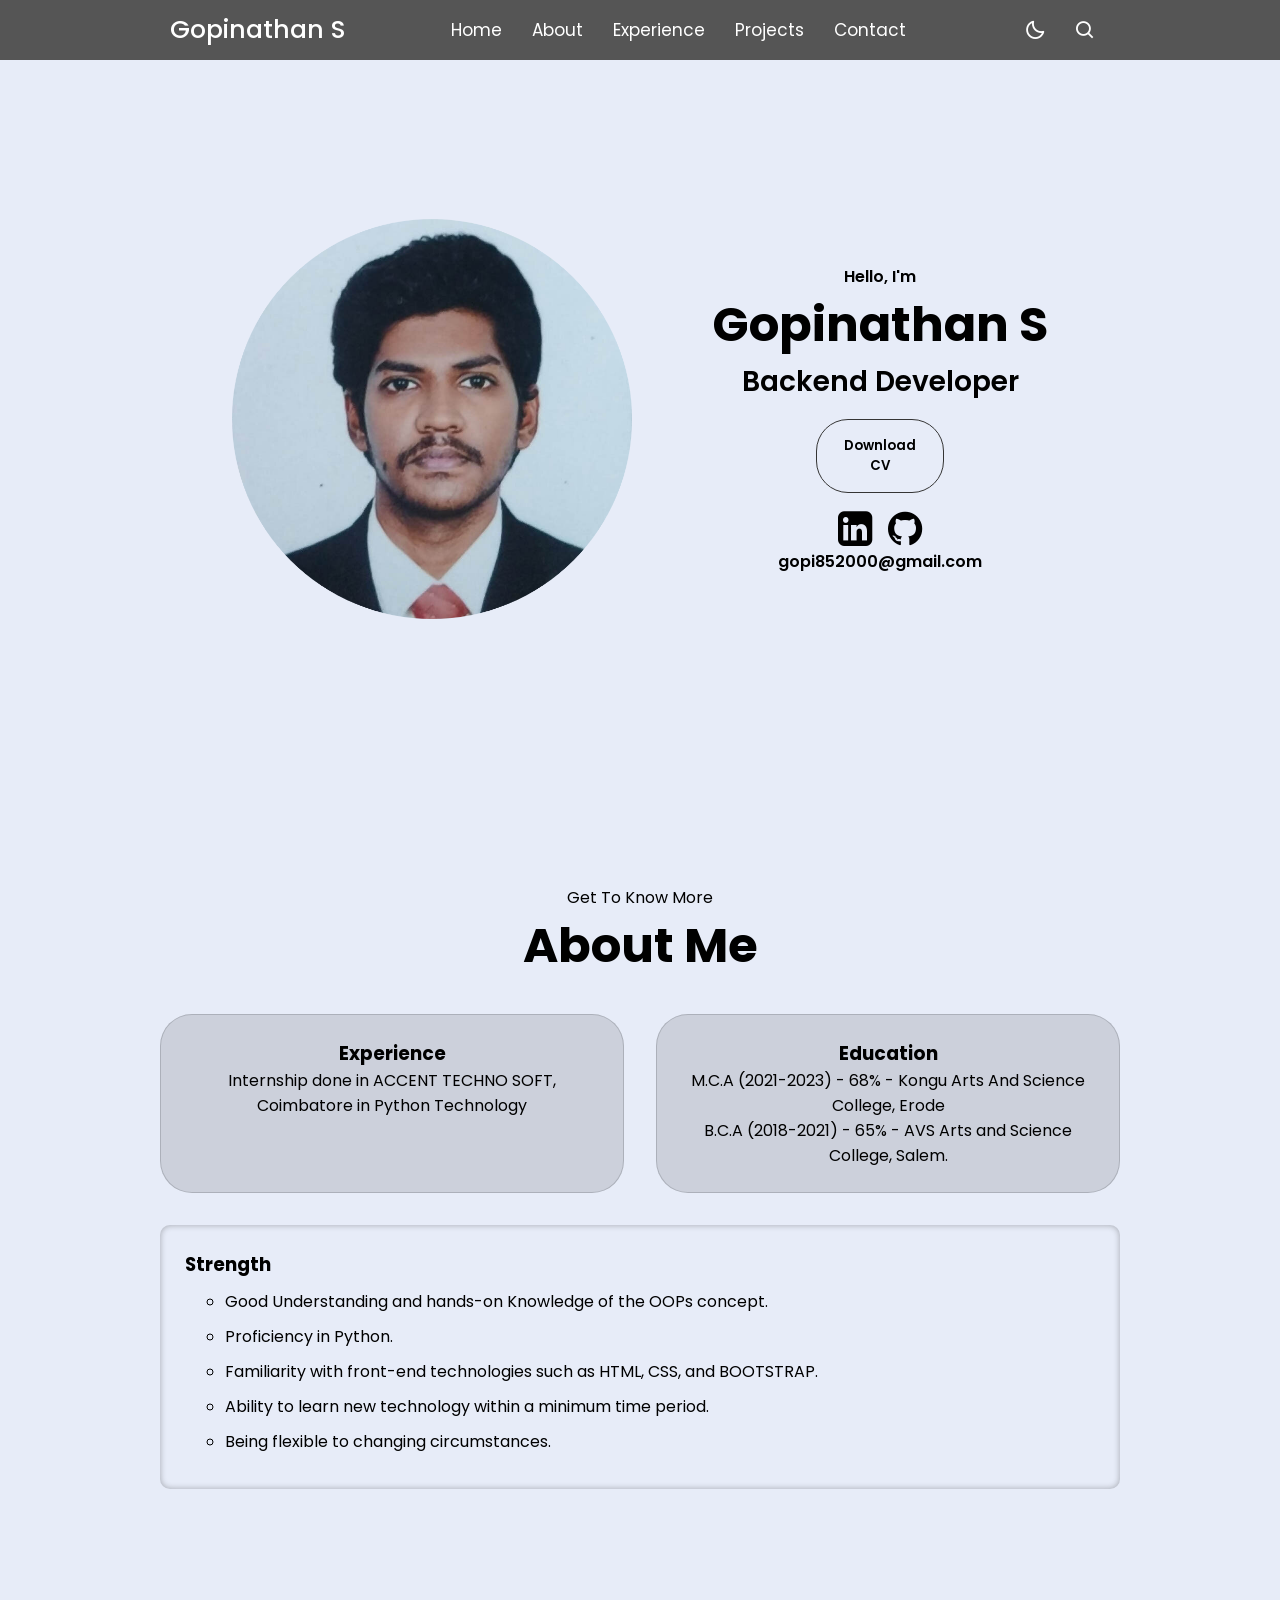
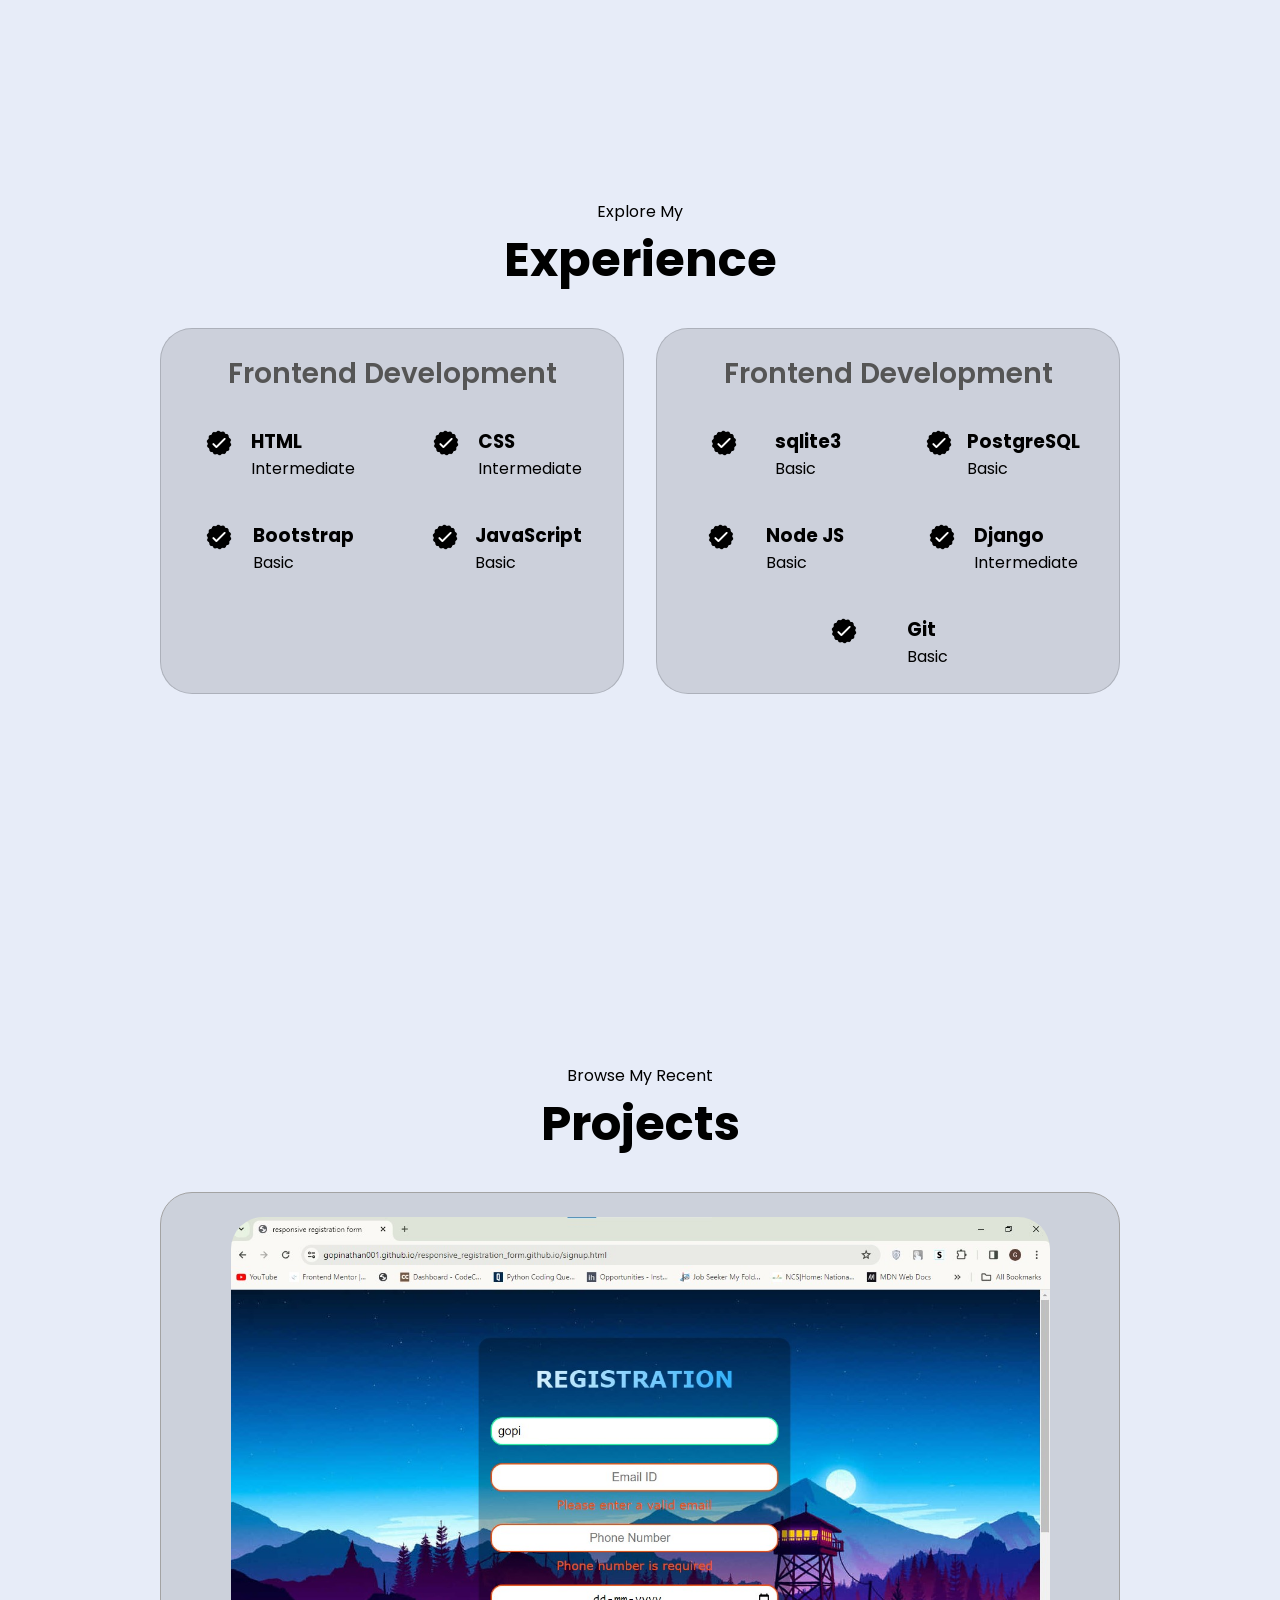
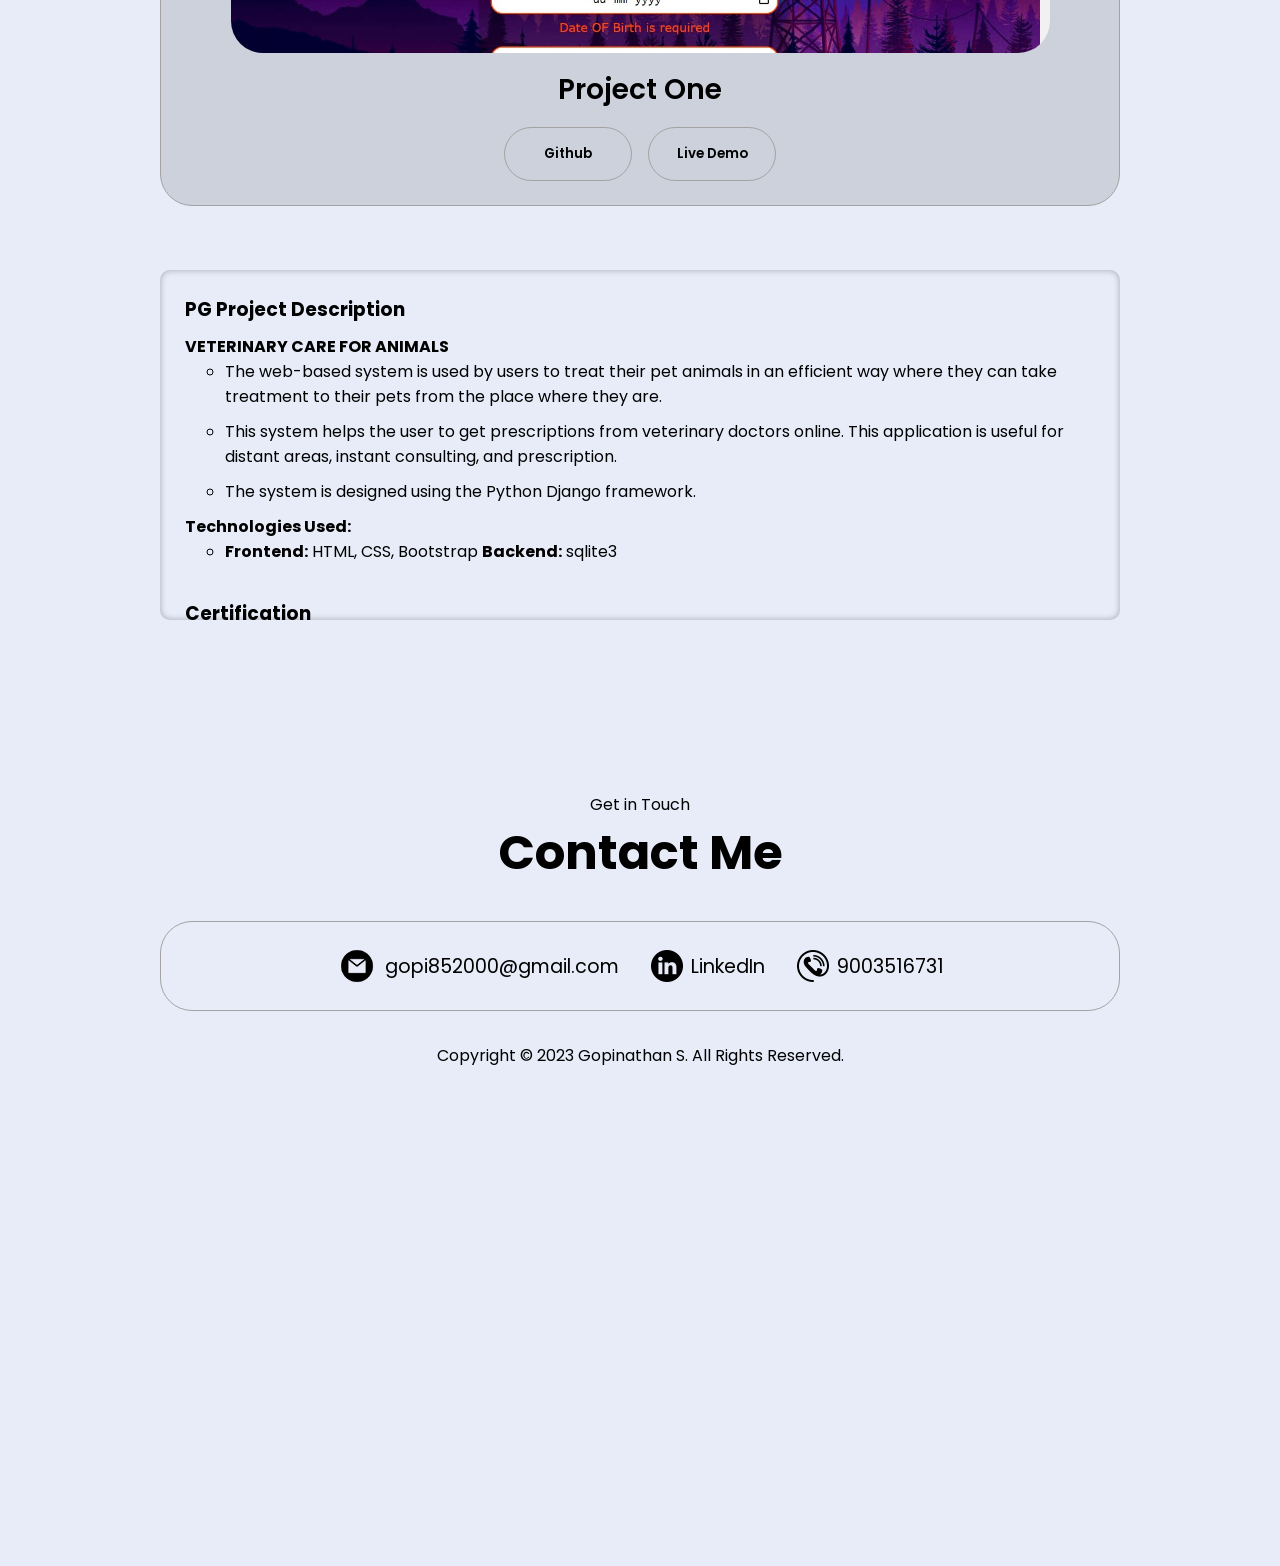
==== index.html @ 48a6d703 "add Resume master" ====
<!DOCTYPE html>
<html lang="en">
  <head>
    <meta charset="UTF-8" />
    <meta name="viewport" content="width=device-width, initial-scale=1.0" />
    <link rel="stylesheet" href="https://cdnjs.cloudflare.com/ajax/libs/font-awesome/4.7.0/css/font-awesome.min.css">
    <link href='https://unpkg.com/boxicons@2.1.1/css/boxicons.min.css' rel='stylesheet'>
    <link rel="stylesheet" href="./static/css/resume.css" />
    <title>Document</title>
  </head>
  <body>
    <nav>
      <div class="nav-bar">
        <i class="bx bx-menu sidebarOpen"></i>
        <span class="logo navLogo"><a href="./index.html">Gopinathan S</a></span>

        <div class="menu">
          <div class="logo-toggle">
            <span class="logo"><a href="./index.html">Gopinathan S</a></span>
            <i class="bx bx-x siderbarClose"></i>
          </div>

          <ul class="nav-links">
            <li><a href="./index.html">Home</a></li>
            <li><a href="#about" onclick="toggleMenu()">About</a></li>
            <li><a href="#experience" onclick="toggleMenu()">Experience</a></li>
            <li><a href="#projects" onclick="toggleMenu()">Projects</a></li>
            <li><a href="#contact-7">Contact</a></li>
          </ul>
        </div>

        <div class="darkLight-searchBox">
          <div class="dark-light">
            <i class="bx bx-moon moon"></i>
            <i class="bx bx-sun sun"></i>
          </div>

          <div class="searchBox">
            <div class="searchToggle">
              <i class="bx bx-x cancel"></i>
              <i class="bx bx-search search"></i>
            </div>

            <div class="search-field">
              <input type="text" placeholder="Search..." />
              <i class="bx bx-search"></i>
            </div>
          </div>
        </div>
      </div>
    </nav>

    <!-- profile pic -->
    <section id="profile" >
      <div class="pic-container">
          <img src="./static/img/Gopi.png" alt="Gopinathan S profile picture">
      </div>
      <div class="sec_text">
          <p class="sec_text_p1">Hello, I'm</p>
          <h1 class="nametitle">Gopinathan S</h1>
          <p class="sec_text_p2">Backend Developer</p>
          <div class="btn-container">
              <button class="btn btn-color-2" onclick="window.open('../static/img/Gopinathan S.pdf')"> Download CV </button>
              <!-- <button class="btn btn-color-1" onclick="location.href='./#contact'">Contact Info</button> -->
          </div>
          <div id="socials-container">
              <i class="fa fa-linkedin-square" style="font-size:40px" onclick="location.href='https://www.linkedin.com/in/gopi-nathan-583047277/'"></i>
              <i class="fa fa-github" style="font-size:40px" onclick="location.href='https://github.com/Gopinathan001'"></i>
          </div>
          <p class="sec_text_p1">gopi852000@gmail.com</p>
      </div>
    </section>
     <!-- about -->
     <section id="about">
      <p class="sec_text_p1">Get To Know More</p>
      <h1 class="nametitle">About Me</h1>
      <div class="section-container">
        <div class="about-details-container">
          <div class="about-containers">
            <div class="details-container">
              <h3>Experience</h3>
              <p>Internship done in ACCENT TECHNO SOFT,<br> Coimbatore in Python Technology</p>
            </div>
            <div class="details-container">
              <h3>Education</h3>
              <p>M.C.A (2021-2023) - 68% - Kongu Arts And Science College, Erode</p>
              <p>B.C.A (2018-2021) - 65% - AVS Arts and Science <br>College, Salem.</p>
            </div>
          </div>
          <div class="text-container">
            <h3>Strength</h3>
            <ul class="aa">
              <li><p>Good Understanding and hands-on Knowledge of the OOPs concept.</p></li>
              <li><p>Proficiency in Python.</p></li>
              <li><p>Familiarity with front-end technologies such as HTML, CSS, and BOOTSTRAP.</p></li>
              <li><p>Ability to learn new technology within a minimum time period.</p></li>
              <li><p>Being flexible to changing circumstances.</p></li>
            </ul>
          </div>
        </div>
      </div>
    </section>
    <br>
    <br>
    <!-- experience -->
    <section id="experience">
      <p class="sec_text_p1">Explore My</p>
      <h1 class="nametitle">Experience</h1>
      <div class="experience-details-container">
        <div class="about-containers">
          <div class="details-container">
            <h2 class="experience-sub-title">Frontend Development</h2>
            <div class="article-container">
              <article>
                <img src="./static/img/checkmark.png" alt="Experience icon" class="icon"/>
                <div>
                  <h3>HTML</h3>
                  <p>Intermediate</p>
                </div>
              </article>
              <article>
                <img src="./static/img/checkmark.png" alt="Experience icon" class="icon"/>
                <div>
                  <h3>CSS</h3>
                  <p>Intermediate</p>
                </div>
              </article>
              <article>
                <img src="./static/img/checkmark.png" alt="Experience icon" class="icon"/>
                <div>
                  <h3>Bootstrap</h3>
                  <p>Basic</p>
                </div>
              </article>
              <article>
                <img src="./static/img/checkmark.png" alt="Experience icon" class="icon"/>
                <div>
                  <h3>JavaScript</h3>
                  <p>Basic</p>
                </div>
              </article>
              </article>
              
            </div>
          </div>
          <div class="details-container">
            <h2 class="experience-sub-title">Frontend Development</h2>
            <div class="article-container">
              <article>
                <img src="./static/img/checkmark.png" alt="Experience icon" class="icon"/>
                <div>
                  <h3>sqlite3</h3>
                  <p>Basic</p>
                </div>
              </article>
              <article>
                <img src="./static/img/checkmark.png" alt="Experience icon" class="icon"/>
                <div>
                  <h3>PostgreSQL</h3>
                  <p>Basic</p>
                </div>
              </article>
              <article>
                <img src="./static/img/checkmark.png" alt="Experience icon" class="icon"/>
                <div>
                  <h3>Node JS</h3>
                  <p>Basic</p>
                </div>
              </article>
              <article>
                <img src="./static/img/checkmark.png" alt="Experience icon" class="icon"/>
                <div>
                  <h3>Django</h3>
                  <p>Intermediate</p>
                </div>
              </article>
              <article>
                <img src="./static/img/checkmark.png" alt="Experience icon" class="icon"/>
                <div>
                  <h3>Git</h3>
                  <p>Basic</p>
                </div>
              </article>
            </div>
          </div>
        </div>
      </div>
    </section>

    <!-- projects -->
    <section id="projects">
      <p class="sec_text_p1">Browse My Recent</p>
      <h1 class="nametitle">Projects</h1>
      <div class="experience-details-container">
        <div class="about-containers">
          <div class="details-container color-container">
            <div class="article-container">
              <img
                src="./static/img/registration form .jpg"
                alt="registration form"
                class="project-img"
              />
            </div>
            <h2 class="experience-sub-title project-title">Project One</h2>
            <div class="btn-container">
              <button class="btn btn-color-2 project-btn" onclick="location.href='https://github.com/Gopinathan001/responsive_registration_form.github.io'">Github</button>
              <button class="btn btn-color-2 project-btn" onclick="location.href='https://gopinathan001.github.io/responsive_registration_form.github.io/signup.html'">Live Demo</button>
            </div>
          </div>
        </div>
        <div class="text-container" id="kpro">
          <h3>PG Project Description </h3>
          <p><strong>VETERINARY CARE FOR ANIMALS</strong></p>
          <ul class="aa">
            <li><p>The web-based system is used by users to treat their pet animals in an efficient way where they can take treatment to their pets from the place where they are.</p></li>
            <li><p>This system helps the user to get prescriptions from veterinary doctors online. This application is useful for distant areas, instant consulting, and prescription.</p></li>
            <li><p>The system is designed using the Python Django framework.</p></li>
          </ul>
          <p><strong>Technologies Used:</strong></p>
          <ul class="aa">
            <li><p><strong>Frontend:</strong> HTML, CSS, Bootstrap <strong>Backend:</strong> sqlite3</p></li>
          </ul>
          <br>
          <h3>Certification</h3>
          <ul class="aa">
            <li><p>Attended Workshop Classes on "Adobe Photoshop and CorelDRAW" at AVS Arts and Science College Salem.</p></li>
            <li><p>Course on Back-end Developer in GREENS TECHNOLOGY Academy, Chennai</p></li>
          </ul>
        </div>
    </section>
    <br>
    <br>

    <!-- contect -->
    <section id="contact-7">
      <p class="sec_text_p1">Get in Touch</p>
      <h1 class="nametitle">Contact Me</h1>
      <div class="contact-info-upper-container">
        <div class="contact-info-container">
          <img src="./static/img/email.png" alt="Email icon" class="icon contact-icon email-icon"/>
          <p><a href="mailto:gopi852000@gmail.com">gopi852000@gmail.com</a></p>
        </div>
        <div class="contact-info-container">
          <img
            src="./static/img/linkedin.png"
            alt="LinkedIn icon"
            class="icon contact-icon"
          />
          <p><a href="https://www.linkedin.com/in/gopi-nathan-583047277/" >LinkedIn</a></p>
        </div>
        <div class="contact-info-container">
          <img src="./static/img/phone-contact.png" alt="Phone icon" class="icon contact-icon"/>
          <p><a href="tel:+919003516731">9003516731</a></p>
        </div>
      </div>
      <footer>
        <p>Copyright &#169; 2023 Gopinathan S. All Rights Reserved.</p>
      </footer>
    </section>
    
    <!-- footer -->
    
    <script src="./static/js/navbar.js"></script>
  </body>

</html>
---- static/css/resume.css ----
@import url("https://fonts.googleapis.com/css2?family=Poppins:wght@300;400;500;600&display=swap");

* {
  margin: 0;
  padding: 0;
  box-sizing: border-box;
  font-family: "Poppins", sans-serif;
  transition: all 0.4s ease;
}

/* ===== Colours ===== */
:root {
  --body-color: #e4e9f7da;
  --nav-color: rgb(85, 85, 85);
  --side-nav: #505050;
  --text-color: #fff;
  --search-bar: #f2f2f2;
  --search-text: #010718;
  
}

body {
  background-color: var(--body-color);
}

body.dark {
  --body-color: #18191a;
  --nav-color: #242526;
  --side-nav: #242526;
  --text-color: #ccc;
  --search-bar: #242526;
}

nav {
  position: fixed;
  top: 0;
  left: 0;
  height: 60px;
  width: 100%;
  background-color: var(--nav-color);
  z-index: 100;
}

body.dark nav {
  border: 1px solid #393838;
}


nav .nav-bar {
  position: relative;
  height: 100%;
  max-width: 1000px;
  width: 100%;
  background-color: var(--nav-color);
  margin: 0 auto;
  padding: 0 30px;
  display: flex;
  align-items: center;
  justify-content: space-between;
}

nav .nav-bar .sidebarOpen {
  color: var(--text-color);
  font-size: 25px;
  padding: 5px;
  cursor: pointer;
  display: none;
}

nav .nav-bar .logo a {
  font-size: 25px;
  font-weight: 500;
  color: var(--text-color);
  text-decoration: none;
}

.menu .logo-toggle {
  display: none;
}

.nav-bar .nav-links {
  display: flex;
  align-items: center;
  padding: 0;
  margin: 0;
}

.nav-bar .nav-links li {
  margin: 0 5px;
  list-style: none;
}

.nav-links li a {
  position: relative;
  font-size: 17px;
  font-weight: 400;
  color: var(--text-color);
  text-decoration: none;
  padding: 10px;
}

.nav-links li a::before {
  content: "";
  position: absolute;
  left: 50%;
  bottom: 0;
  transform: translateX(-50%);
  height: 6px;
  width: 6px;
  border-radius: 50%;
  background-color: var(--text-color);
  opacity: 0;
  transition: all 0.3s ease;
}

.nav-links li:hover a::before {
  opacity: 1;
}

.nav-bar .darkLight-searchBox {
  display: flex;
  align-items: center;
}

.darkLight-searchBox .dark-light,
.darkLight-searchBox .searchToggle {
  height: 40px;
  width: 40px;
  display: flex;
  align-items: center;
  justify-content: center;
  margin: 0 5px;
}

.dark-light i,
.searchToggle i {
  position: absolute;
  color: var(--text-color);
  font-size: 22px;
  cursor: pointer;
  transition: all 0.3s ease;
}

.dark-light i.sun {
  opacity: 0;
  pointer-events: none;
}

.dark-light.active i.sun {
  opacity: 1;
  pointer-events: auto;
}

.dark-light.active i.moon {
  opacity: 0;
  pointer-events: none;
}

.searchToggle i.cancel {
  opacity: 0;
  pointer-events: none;
}

.searchToggle.active i.cancel {
  opacity: 1;
  pointer-events: auto;
}

.searchToggle.active i.search {
  opacity: 0;
  pointer-events: none;
}

.searchBox {
  position: relative;
}

.searchBox .search-field {
  position: absolute;
  bottom: -85px;
  right: 5px;
  height: 50px;
  width: 300px;
  display: flex;
  align-items: center;
  background-color: var(--nav-color);
  padding: 3px;
  border-radius: 6px;
  box-shadow: 0 5px 5px rgba(0, 0, 0, 0.1);
  opacity: 0;
  pointer-events: none;
  transition: all 0.3s ease;
}

.searchToggle.active ~ .search-field {
  bottom: -74px;
  opacity: 1;
  pointer-events: auto;
}

.search-field::before {
  content: "";
  position: absolute;
  right: 14px;
  top: -4px;
  height: 12px;
  width: 12px;
  background-color: var(--nav-color);
  transform: rotate(-45deg);
  z-index: -1;
}

.search-field input {
  height: 100%;
  width: 100%;
  padding: 0 45px 0 15px;
  outline: none;
  border: none;
  border-radius: 4px;
  font-size: 14px;
  font-weight: 400;
  color: var(--search-text);
  background-color: var(--search-bar);
}

body.dark .search-field input {
  color: var(--text-color);
}

.search-field i {
  position: absolute;
  color: var(--nav-color);
  right: 15px;
  font-size: 22px;
  cursor: pointer;
}

body.dark .search-field i {
  color: var(--text-color);
}

@media (max-width: 790px) {
  nav .nav-bar .sidebarOpen {
    display: block;
  }

  .menu {
    position: fixed;
    height: 100%;
    width: 320px;
    left: -100%;
    top: 0;
    padding: 20px;
    background-color: var(--side-nav);
    z-index: 100;
    transition: all 0.4s ease;
  }

  nav.active .menu {
    left: -0%;
  }

  nav.active .nav-bar .navLogo a {
    opacity: 0;
    transition: all 0.3s ease;
  }

  .menu .logo-toggle {
    display: block;
    width: 100%;
    display: flex;
    align-items: center;
    justify-content: space-between;
  }

  .logo-toggle .siderbarClose {
    color: var(--text-color);
    font-size: 24px;
    cursor: pointer;
  }

  .nav-bar .nav-links {
    flex-direction: column;
    padding-top: 30px;
  }

  .nav-links li a {
    display: block;
    margin-top: 20px;
  }
}


/* SECTIONS */

section {
  padding-top: 10vh;
  height: 96vh;
  margin: 0 10rem;
  box-sizing: border-box;
  min-height: fit-content;
}

.section-container {
  display: flex;
}

/* profile pic */

#profile {
  display: flex;
  justify-content: center;
  gap: 5rem;
  /* height: 80vh; */
}

.pic-container {
  display: flex;
  height: 400px;
  width: 400px;
  margin: auto 0;
}

.sec_text {
  align-self: center;
  text-align: center;
}

.sec_text p{
  font-weight: 600;
}

.sec_text_p1{
  text-align: center;
}

.sec_text_p2{
  font-size: 1.75rem;
  margin-bottom: 1rem;
}

.nametitle{
  font-size: 3rem;
  text-align: center;
}

/* button */
.btn-container{
  display: flex;
  justify-content: center;
  gap: 1rem;
}

.btn {
  font-weight: 600;
  transition: all 300ms ease;
  padding: 1rem;
  width: 8rem;
  border-radius: 2rem;
}

.btn-color-1,
.btn-color-2 {
  border: rgb(53, 53, 53) 0.1rem solid;
}

.btn-color-1:hover,
.btn-color-2:hover {
  cursor: pointer;
}

.btn-color-1,
.btn-color-2:hover {
  background: rgb(53, 53, 53);
  color: white;
}

.btn-color-1:hover {
  background: rgb(0, 0, 0);
}

.btn-color-2 {
  background: none;
}

.btn-color-2:hover {
  border: rgb(255, 255, 255) 0.1rem solid;
}

.btn-container {
  gap: 1rem;
}

/* socials-container */

#socials-container{
  display: flex;
  justify-content: center;
  margin-top: 1rem;
  gap: 1rem;
}

#socials-container i{
  cursor: pointer;
}


/* about */

#about{
  position: relative;
}

.about-containers {
  gap: 2rem;
  margin-bottom: 2rem;
  margin-top: 2rem;
}

.about-details-container {
  justify-content: center;
  flex-direction: column;
}

.about-containers,
.about-details-container {
  display: flex;
}



.details-container {
  padding: 1.5rem;
  flex: 1;
  background: #18191a21;
  border-radius: 2rem;
  border: rgba(145, 149, 158, 0.534) 0.1rem solid;
  text-align: center;
}

.section-container {
  gap: 2rem;
  /* height: 80vh; */
}
.text-container{
  padding: 25px;
  border-radius: 10px;
	-webkit-box-shadow: inset 0 0 6px rgba(0,0,0,.3);
}
.text-container h3{
  margin-bottom: 10px;
}
.text-container ul.aa{
  list-style-type: circle;
  padding-left: 40px;
}

.text-container li{
  margin-bottom: 10px;
}

/* ICONS */

.icon {
  cursor: pointer;
  height: 2rem;
}



/* experience */

#experience {
  position: relative;
}

.experience-sub-title {
  color: rgb(85, 85, 85);
  font-weight: 600;
  font-size: 1.75rem;
  margin-bottom: 2rem;
}

.experience-details-container {
  display: flex;
  justify-content: center;
  flex-direction: column;
}

.article-container {
  display: flex;
  text-align: initial;
  flex-wrap: wrap;
  flex-direction: row;
  gap: 2.5rem;
  justify-content: space-around;
}

article {
  display: flex;
  width: 10rem;
  justify-content: space-around;
  gap: 0.5rem;
}

article .icon {
  cursor: default;
}

/* projects */
#projects {
  position: relative;
}

.color-container {
  border-color: rgb(163, 163, 163);
  color: rgb(85, 85, 85);
}

.project-img {
  border-radius: 2rem;
  width: 90%;
  height: 90%;
}

.project-title {
  margin: 1rem;
  color: black;
}

.project-btn {
  color: black;
  border-color: rgb(163, 163, 163);
}

/* hide scrollbar */
#kpro{
  margin-top: 2rem;
  margin-bottom: 2rem;
  height: 350px;
  overflow: scroll;
  -ms-overflow-style: none;
 
}
#kpro::-webkit-scrollbar { 
  width: 0 !important;
  display: none; 
}

body{
  overflow: scroll;
  -ms-overflow-style: none;
}
body::-webkit-scrollbar { 
  width: 0 !important;
  display: none; 
}


/* contact */
#contact {
  margin-top: 15rem;
  margin-bottom: 0;
  display: flex;
  justify-content: center;
  flex-direction: column; 
}

.contact-info-upper-container {
  display: flex;
  justify-content: center;
  border-radius: 2rem;
  border: rgb(53, 53, 53) 0.1rem solid;
  border-color: rgb(163, 163, 163);
  background: (250, 250, 250);
  margin: 2rem auto;
  padding: 0.5rem;
}

.contact-info-container {
  display: flex;
  align-items: center;
  justify-content: center;
  gap: 0.5rem;
  margin: 1rem;
}

.contact-info-container p {
  font-size: larger;
}

.contact-icon {
  cursor: default;
}

.email-icon {
  height: 2.5rem;
}


.contact-info-container p a:link {
  color: black;
  text-decoration: none; 
}

.contact-info-container p a:visited {
  text-decoration: none;
}

.contact-info-container p a:hover {
  text-decoration: none;
  color: rgb(180, 133, 89);
}

.contact-info-container p a:active {
  text-decoration: none;
}

#contact-7{
  margin-bottom: 0%;
}



/* footer */
footer{
  margin: 0;
}

footer p {
  text-align: center;
  padding-bottom: 1rem;
}

/* media */

@media screen and (max-width: 1400px) {
  #profile {
    height: 83vh;
    margin-bottom: 3rem;
  }
  .about-containers {
    flex-wrap: wrap;
  }
  #contact,
  #projects {
    height: fit-content;
  }
}


@media screen and (max-width: 1200px) {
 
  
  #profile,
  .section-container {
    display: block;
  }
  
  section,
  .section-container {
    height: fit-content;
  }
  section {
    margin: 0 5%;
  }
  .pic-container {
    width: 150px;
    height: 150px;
    margin: 15px auto 2rem;
  }
  .about-containers {
    margin-top: 0;
  }
}

@media screen and (max-width: 600px) {
  #about{
    margin-top: 4rem;
    margin-bottom: 0;
  }
  #kpro{
    height: 350px;
  }
  #profile {
    height: 83vh;
    margin-bottom: 0;
  }
  article {
    font-size: 1rem;
  }
  footer p {
    height: fit-content;
    margin-bottom: 2rem;
  }
  .about-containers,
  .contact-info-upper-container,
  .btn-container {
    flex-wrap: wrap;
  }
  .contact-info-container {
    margin: 0;
  }
  .contact-info-container p,
  .nav-links li a {
    font-size: 1rem;
  }
  .experience-sub-title {
    font-size: 1.25rem;
  }

  
  .sec_text_p2 {
    font-size: 1.25rem;
  }
  .nametitle {
    font-size: 2rem;
  }
  .text-container {
    text-align: justify;
  }
}
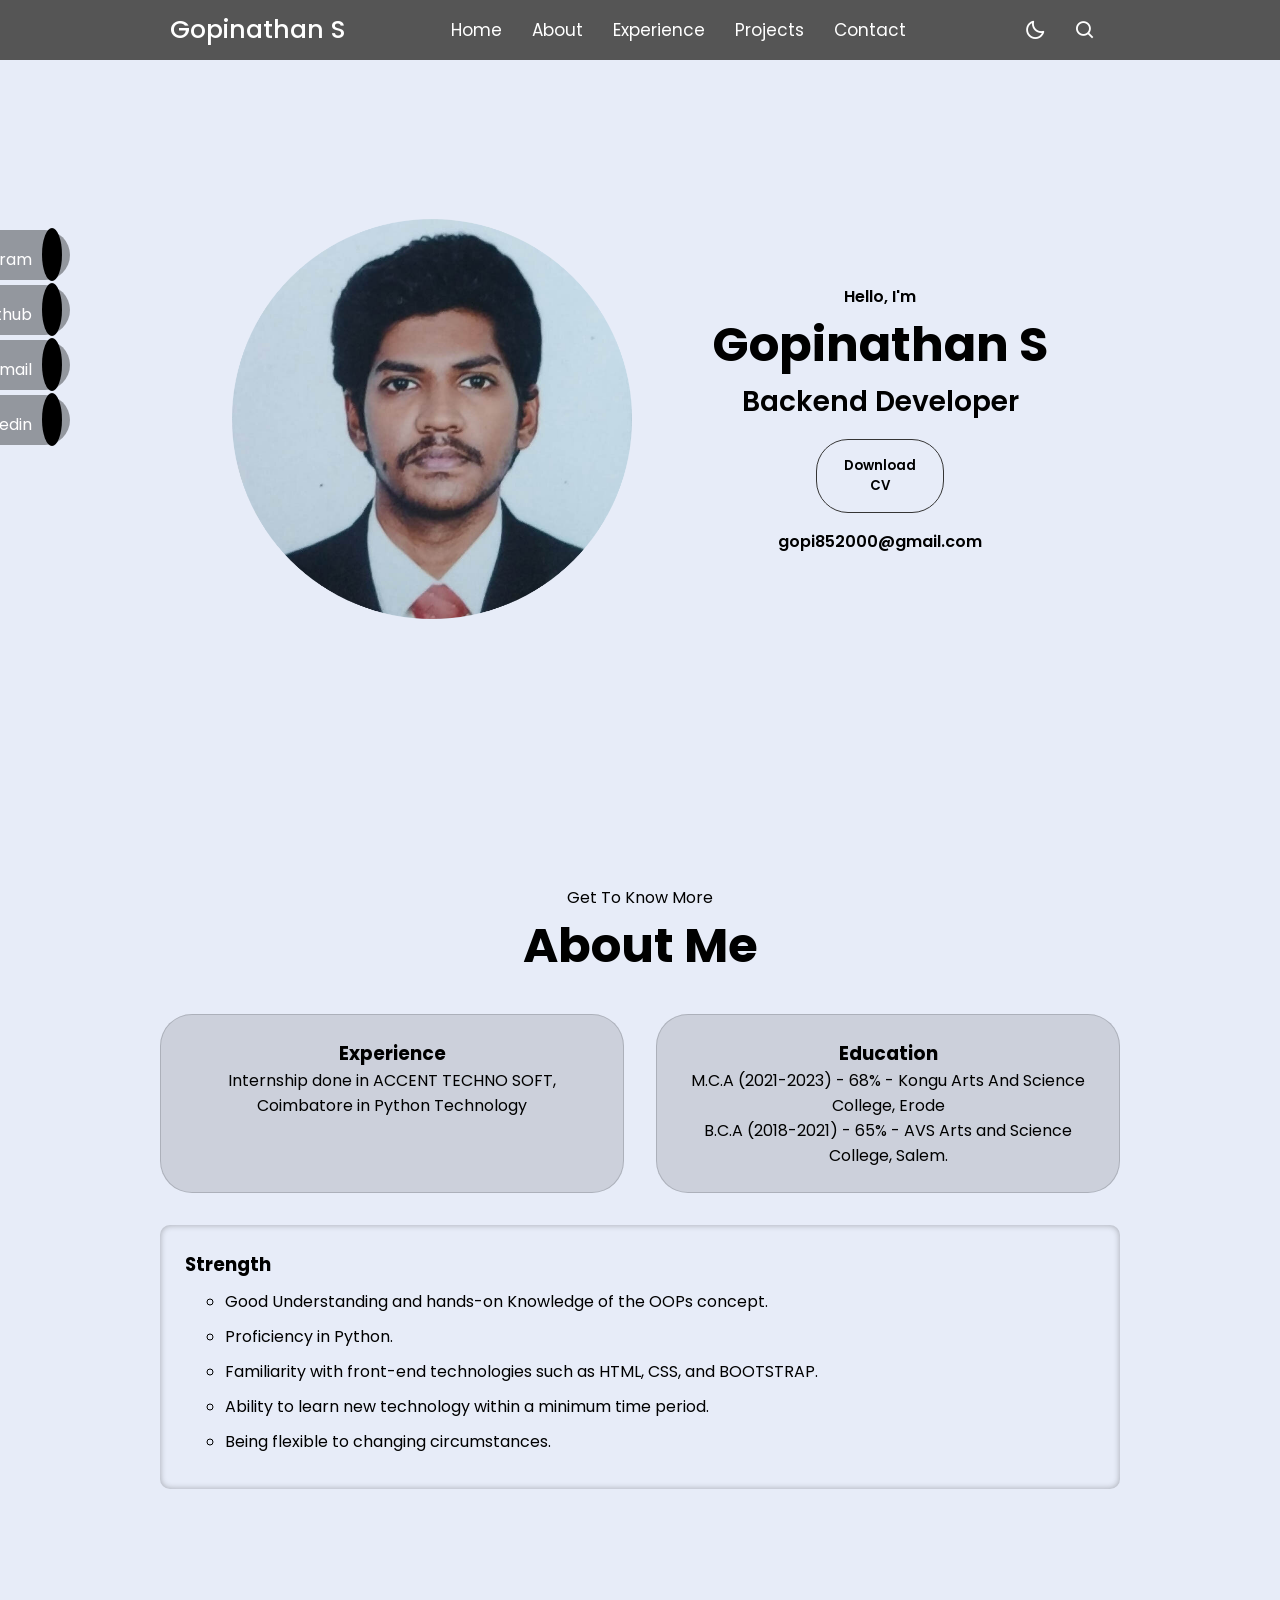
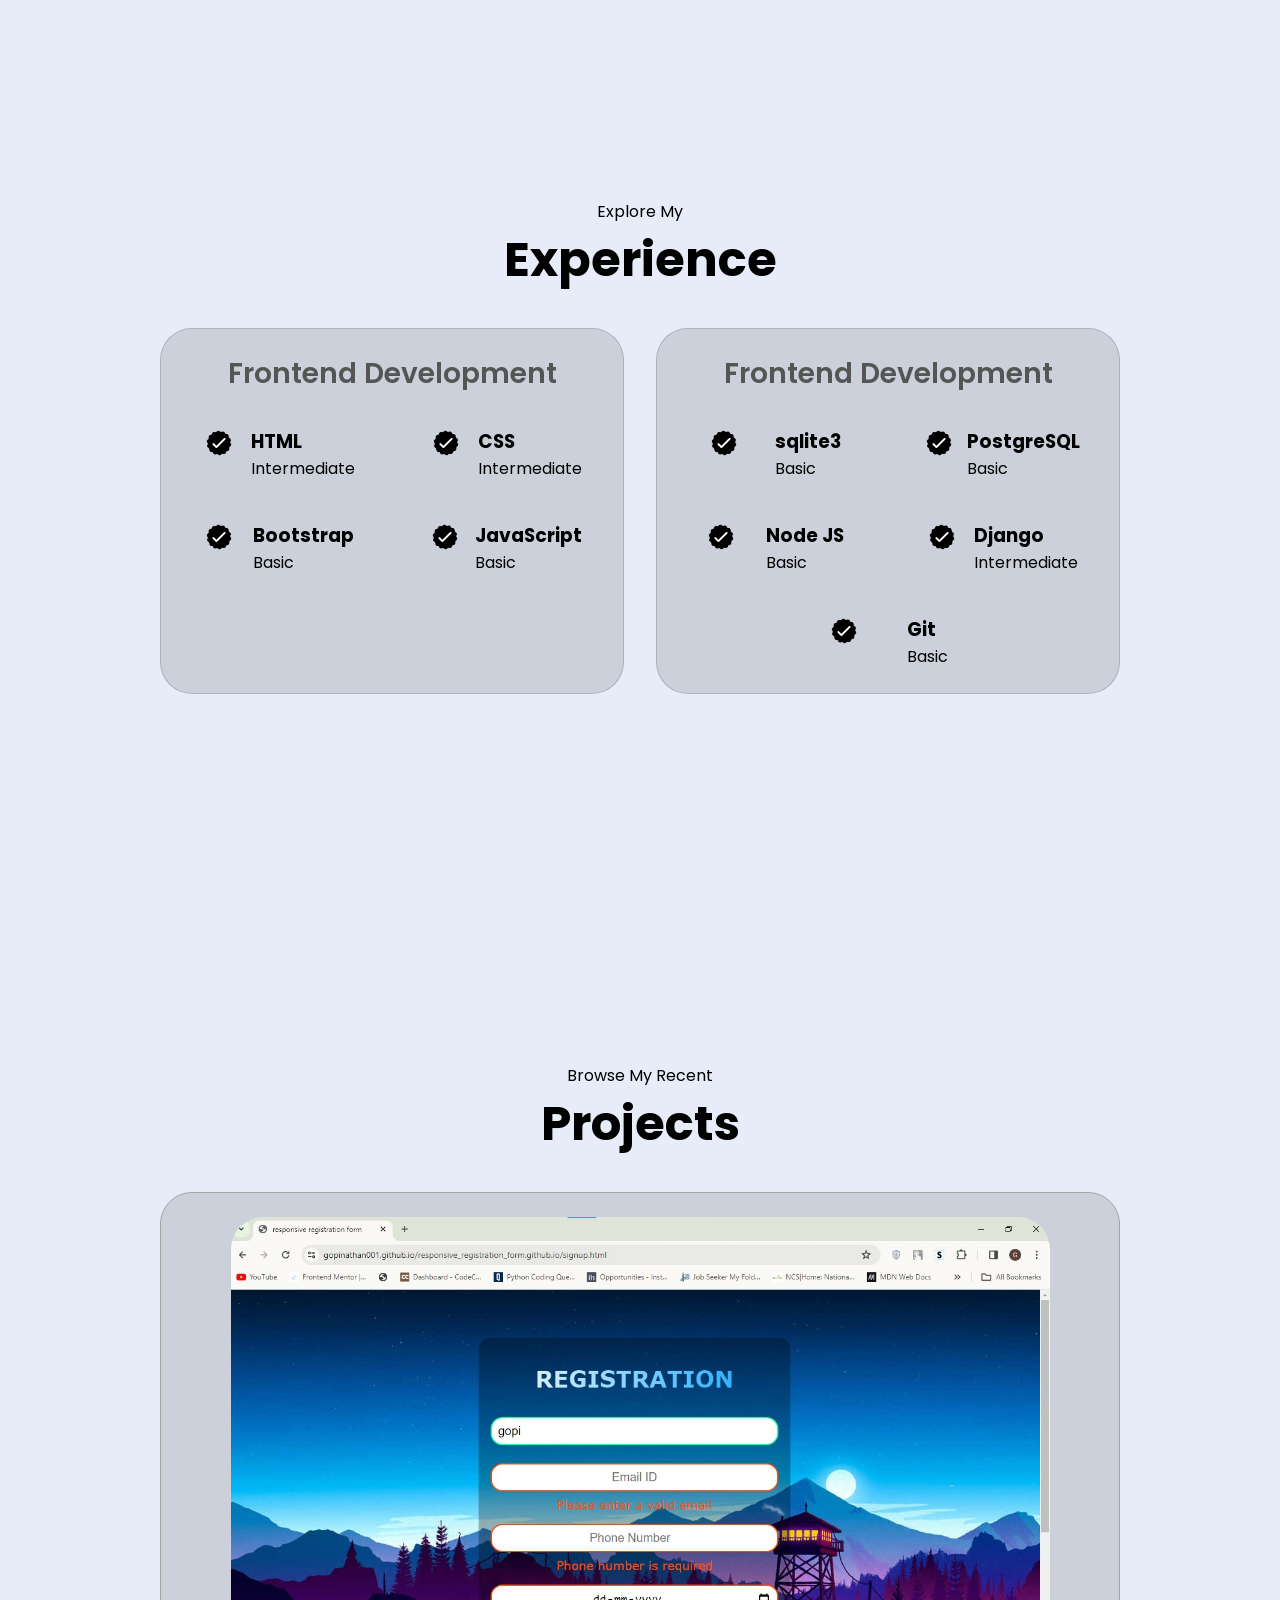
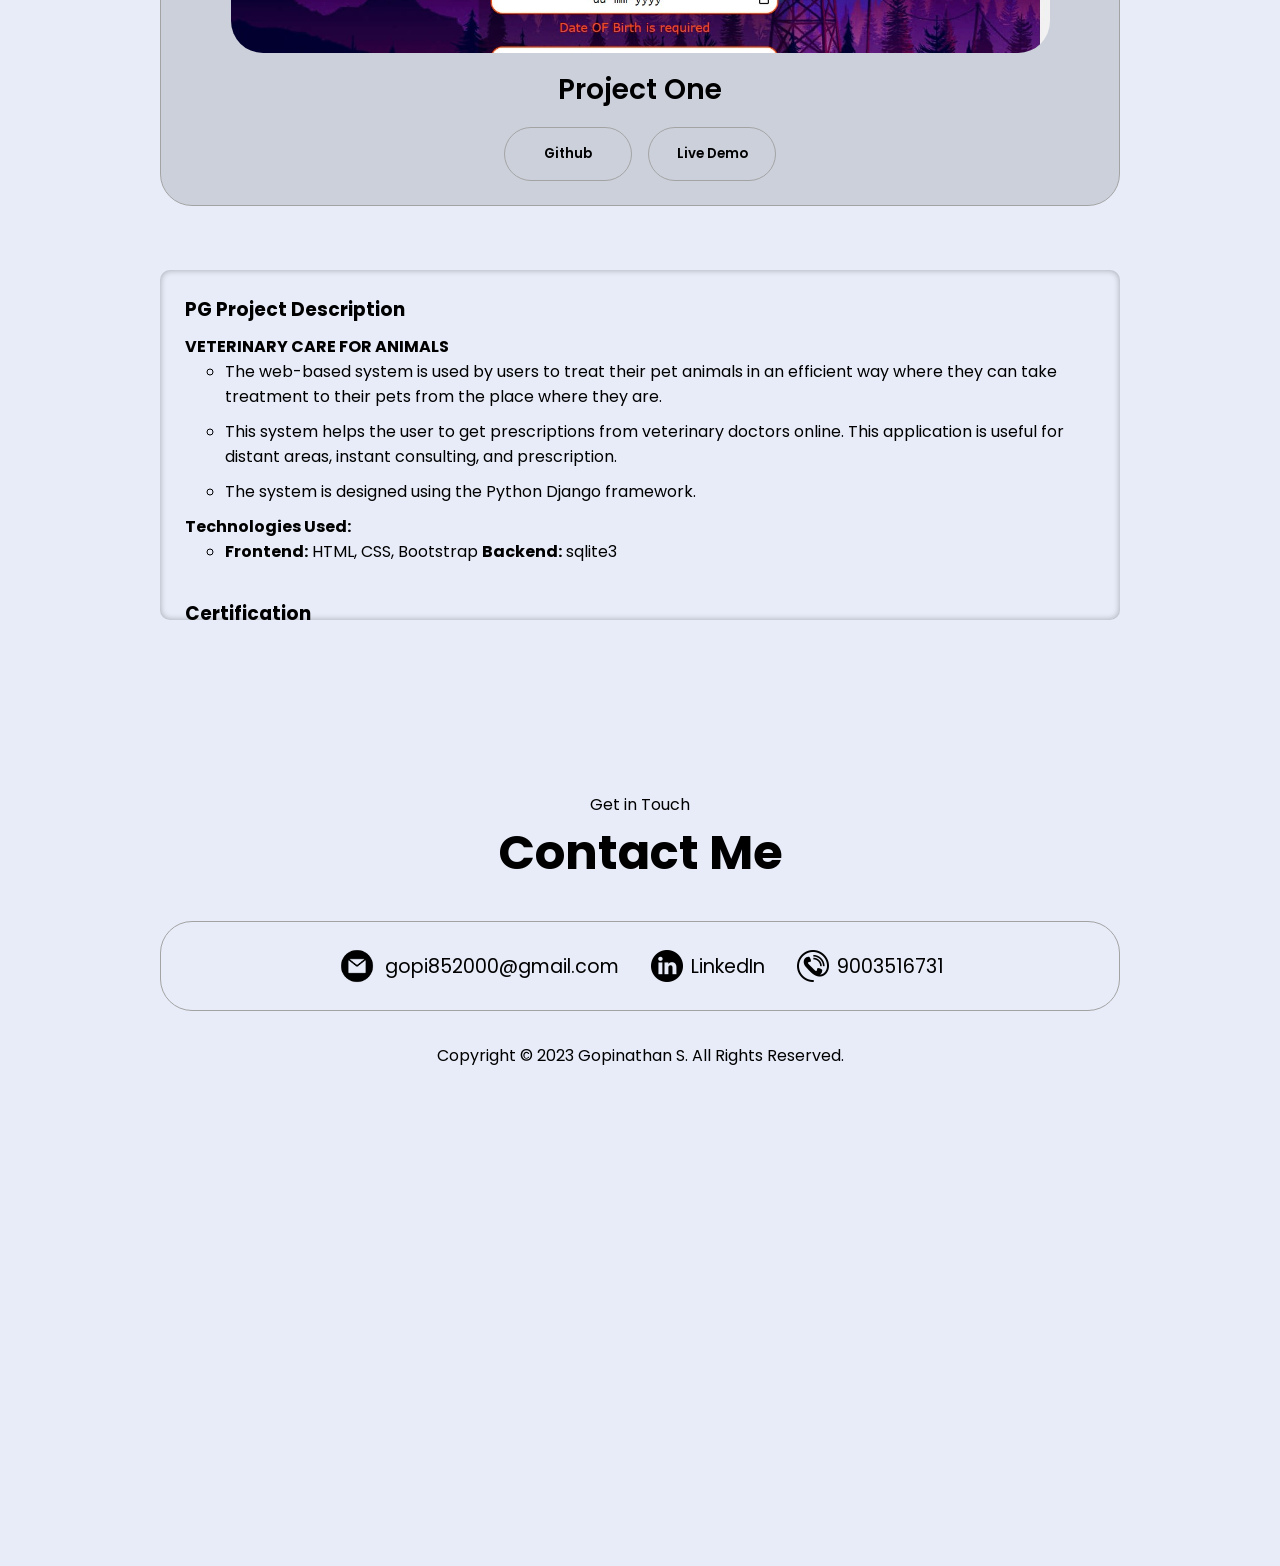
==== commit 6e30eb58: "Update index.html icon changed" ====
--- a/index.html
+++ b/index.html
@@ -3,10 +3,9 @@
   <head>
     <meta charset="UTF-8" />
     <meta name="viewport" content="width=device-width, initial-scale=1.0" />
-    <link rel="stylesheet" href="https://cdnjs.cloudflare.com/ajax/libs/font-awesome/4.7.0/css/font-awesome.min.css">
     <link href='https://unpkg.com/boxicons@2.1.1/css/boxicons.min.css' rel='stylesheet'>
     <link rel="stylesheet" href="./static/css/resume.css" />
-    <title>Document</title>
+    <title>My Resume</title>
   </head>
   <body>
     <nav>
@@ -50,6 +49,16 @@
       </div>
     </nav>
 
+    <!-- social icons -->
+<div class="social">
+  <ul>
+      <li class="l1"><a href="https://www.instagram.com/gopi_senthil_hdg/?hl=en">Instagram <i class="fa-brands fa-instagram"></i></a></li>
+      <li class="l2"><a href="https://github.com/Gopinathan001">Github <i class="fa-brands fa-github"></i></a></li>
+      <li class="l3"><a href="mailto:gopi852000@gmail.com">Gmail <i class="fa-solid fa-envelope"></i></a></li>
+      <li class="l4"><a href="https://github.com/Gopinathan001">Linkedin <i class="fa-brands fa-linkedin-in"></i></a></li>
+  </ul>
+</div>
+
     <!-- profile pic -->
     <section id="profile" >
       <div class="pic-container">
@@ -60,12 +69,12 @@
           <h1 class="nametitle">Gopinathan S</h1>
           <p class="sec_text_p2">Backend Developer</p>
           <div class="btn-container">
-              <button class="btn btn-color-2" onclick="window.open('../static/img/Gopinathan S.pdf')"> Download CV </button>
+              <button class="btn btn-color-2" onclick="window.open('./static/img/Gopinathan S.pdf')"> Download CV </button>
               <!-- <button class="btn btn-color-1" onclick="location.href='./#contact'">Contact Info</button> -->
           </div>
           <div id="socials-container">
-              <i class="fa fa-linkedin-square" style="font-size:40px" onclick="location.href='https://www.linkedin.com/in/gopi-nathan-583047277/'"></i>
-              <i class="fa fa-github" style="font-size:40px" onclick="location.href='https://github.com/Gopinathan001'"></i>
+              <i class="fa-brands fa-linkedin-in" style="font-size:30px" onclick="location.href='https://www.linkedin.com/in/gopi-nathan-583047277/'"></i>
+              <i class="fa-brands fa-github"style="font-size:30px" onclick="location.href='https://github.com/Gopinathan001'"></i>
           </div>
           <p class="sec_text_p1">gopi852000@gmail.com</p>
       </div>
--- a/static/css/resume.css
+++ b/static/css/resume.css
@@ -720,3 +720,98 @@
     text-align: justify;
   }
 }
+
+/* social icons */
+a {
+  color: #fff;
+  text-decoration: none;
+}
+.me {
+  width: 400px;
+  margin: 90px auto;
+}
+.me p,
+.me h1 {
+  letter-spacing: 3px;
+  text-align: center;
+}
+.me p {
+  font-weight: 200;
+}
+.me span {
+  font-weight: bold;
+}
+.social {
+  position: fixed;
+  top: 25%;
+  left: 15px;
+}
+.social ul {
+  padding: 0px;
+  transform: translate(-270px, 0);
+}
+.social ul li {
+  display: block;
+  margin: 5px;
+  background: rgba(0, 0, 0, 0.36);
+  width: 320px;
+  text-align: right;
+  padding: 8px;
+  border-radius: 0 40px 40px 0;
+  transition: all 1s;
+}
+.social ul .l1:hover {
+  transform: translate(130px, 0);
+  background: rgba(255, 255, 255, 0.4);
+}
+.social ul .l2:hover {
+  transform: translate(88px, 0);
+  background: rgba(255, 255, 255, 0.4);
+}
+.social ul .l3:hover {
+  transform: translate(80px, 0);
+  background: rgba(255, 255, 255, 0.4);
+}
+.social ul .l4:hover {
+  transform: translate(100px, 0);
+  background: rgba(255, 255, 255, 0.4);
+}
+.social ul li:hover a {
+  color: #5e5e5e;
+  font-weight: 500;
+  letter-spacing: 0.1em;
+  font-size: 18px;
+}
+.social ul li:hover i {
+  background: #fff;
+  transform: rotate(360deg);
+  transition: all 1s;
+}
+
+.social ul li:hover .fa-instagram {
+  color: #e1306c;
+}
+.social ul li:hover .fa-github {
+  color: #6e5494;
+}
+.social ul li:hover .fa-telegram {
+  color: #229ed9;
+}
+.social ul li:hover .fa-envelope {
+  color: #f21d1d;
+}
+.social ul li:hover .fa-linkedin-in {
+  color: #0077b5;
+}
+
+.social ul li i {
+  margin-left: 10px;
+  color: #fff;
+  background: #000;
+  padding: 10px;
+  border-radius: 50%;
+  width: 50px;
+  height: 50px;
+  font-size: 30px;
+  transform: rotate(0deg);
+}
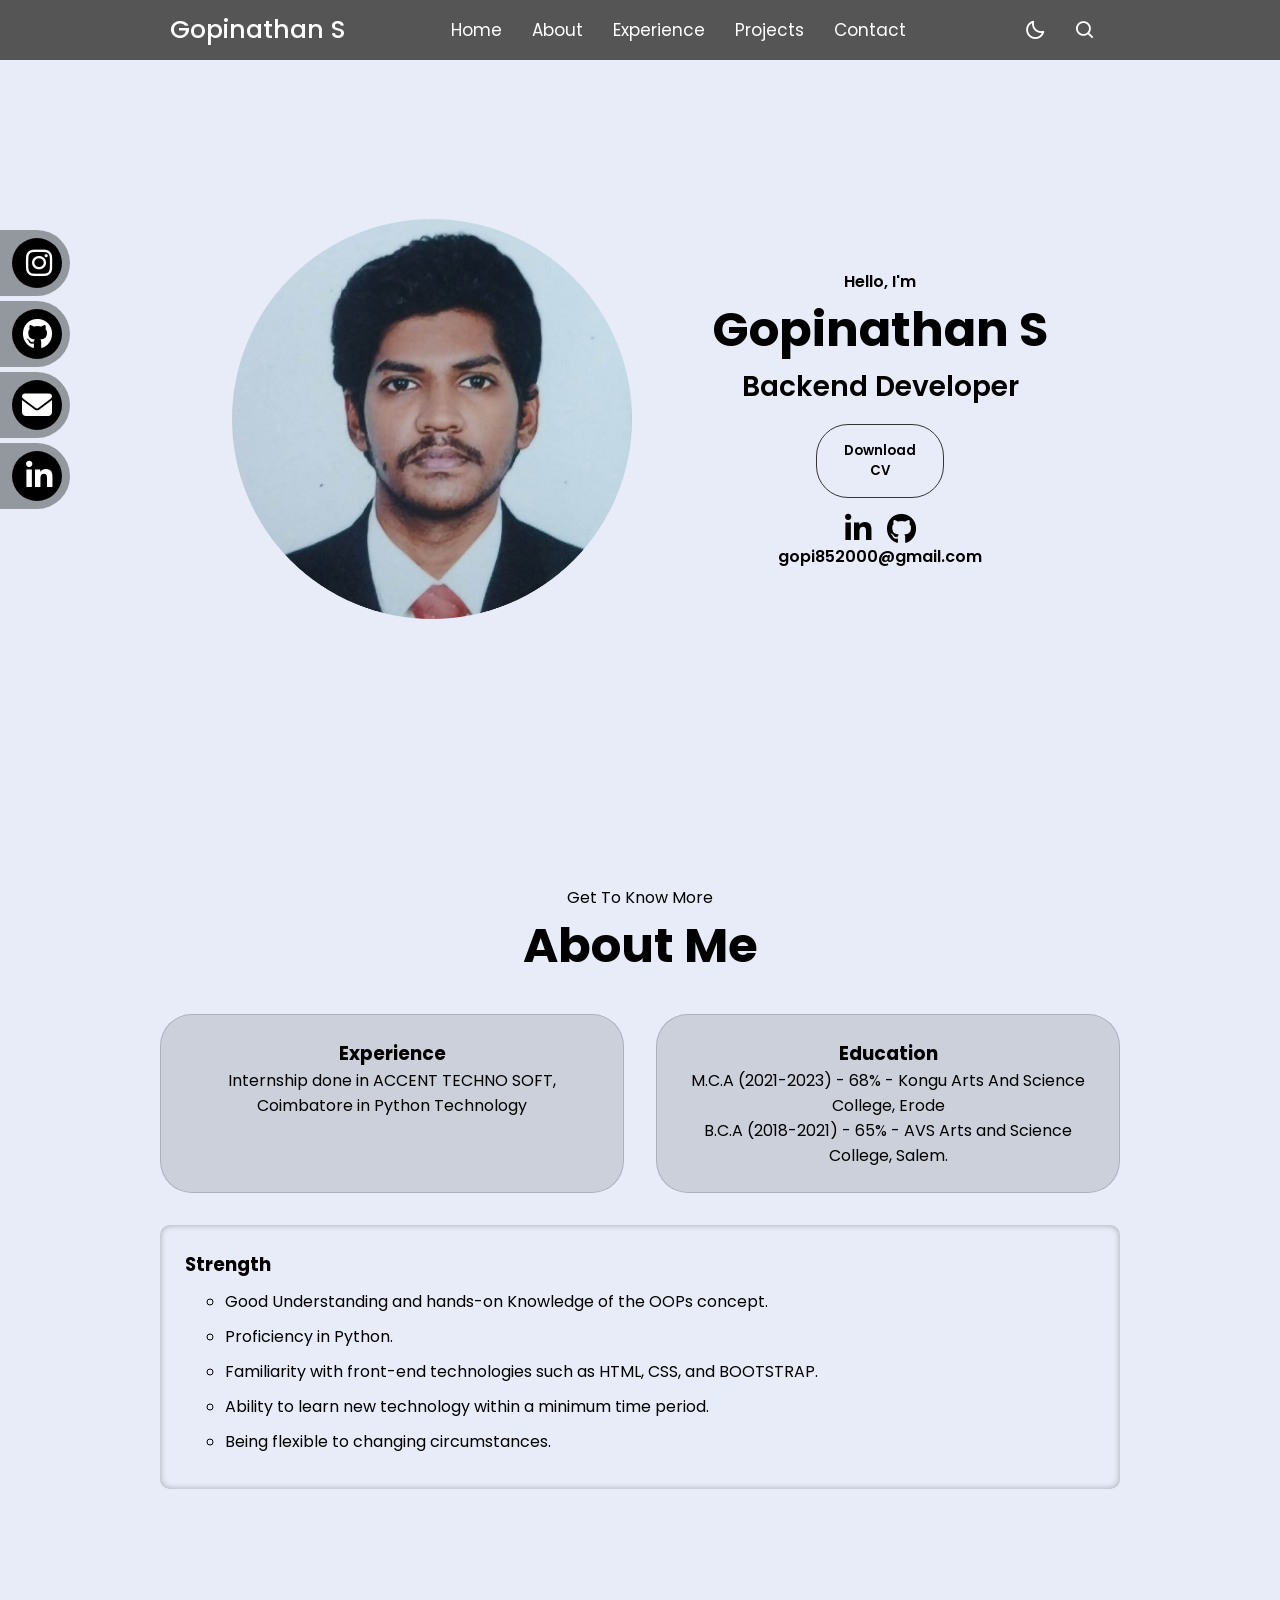
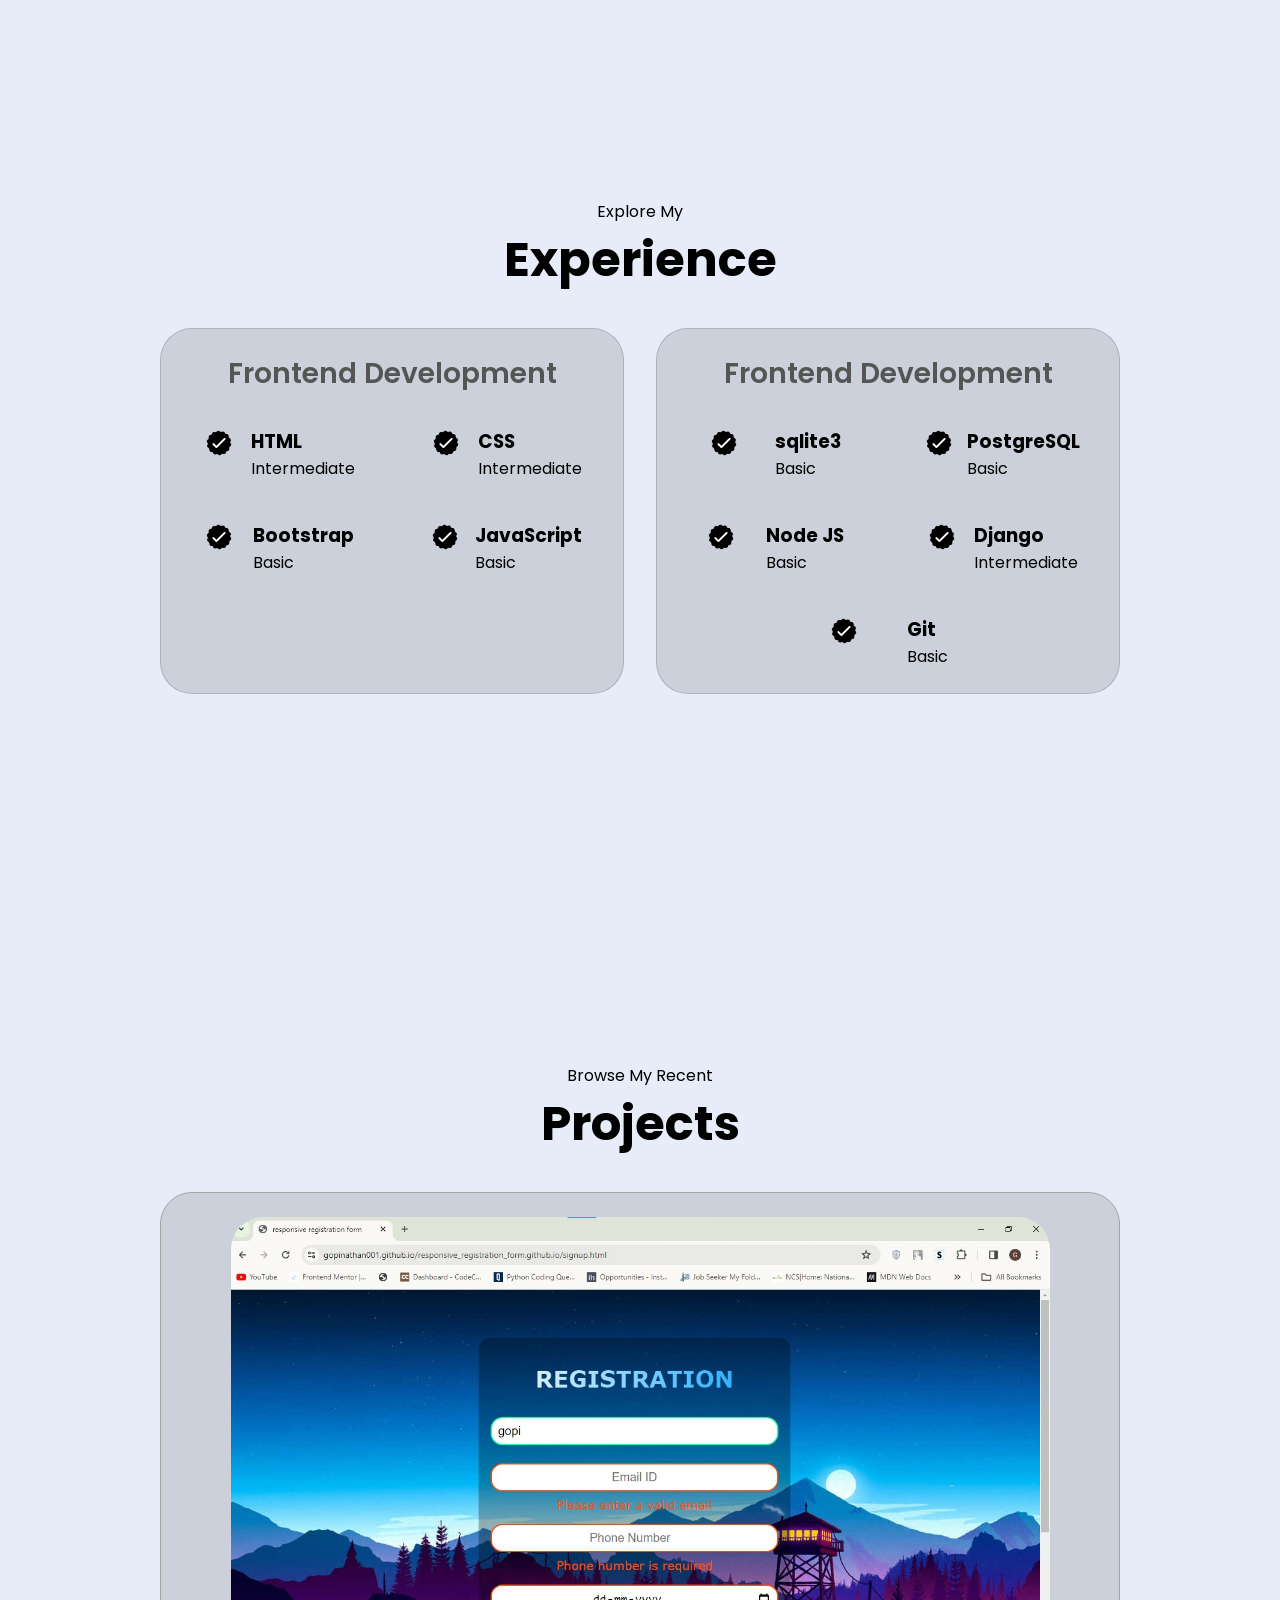
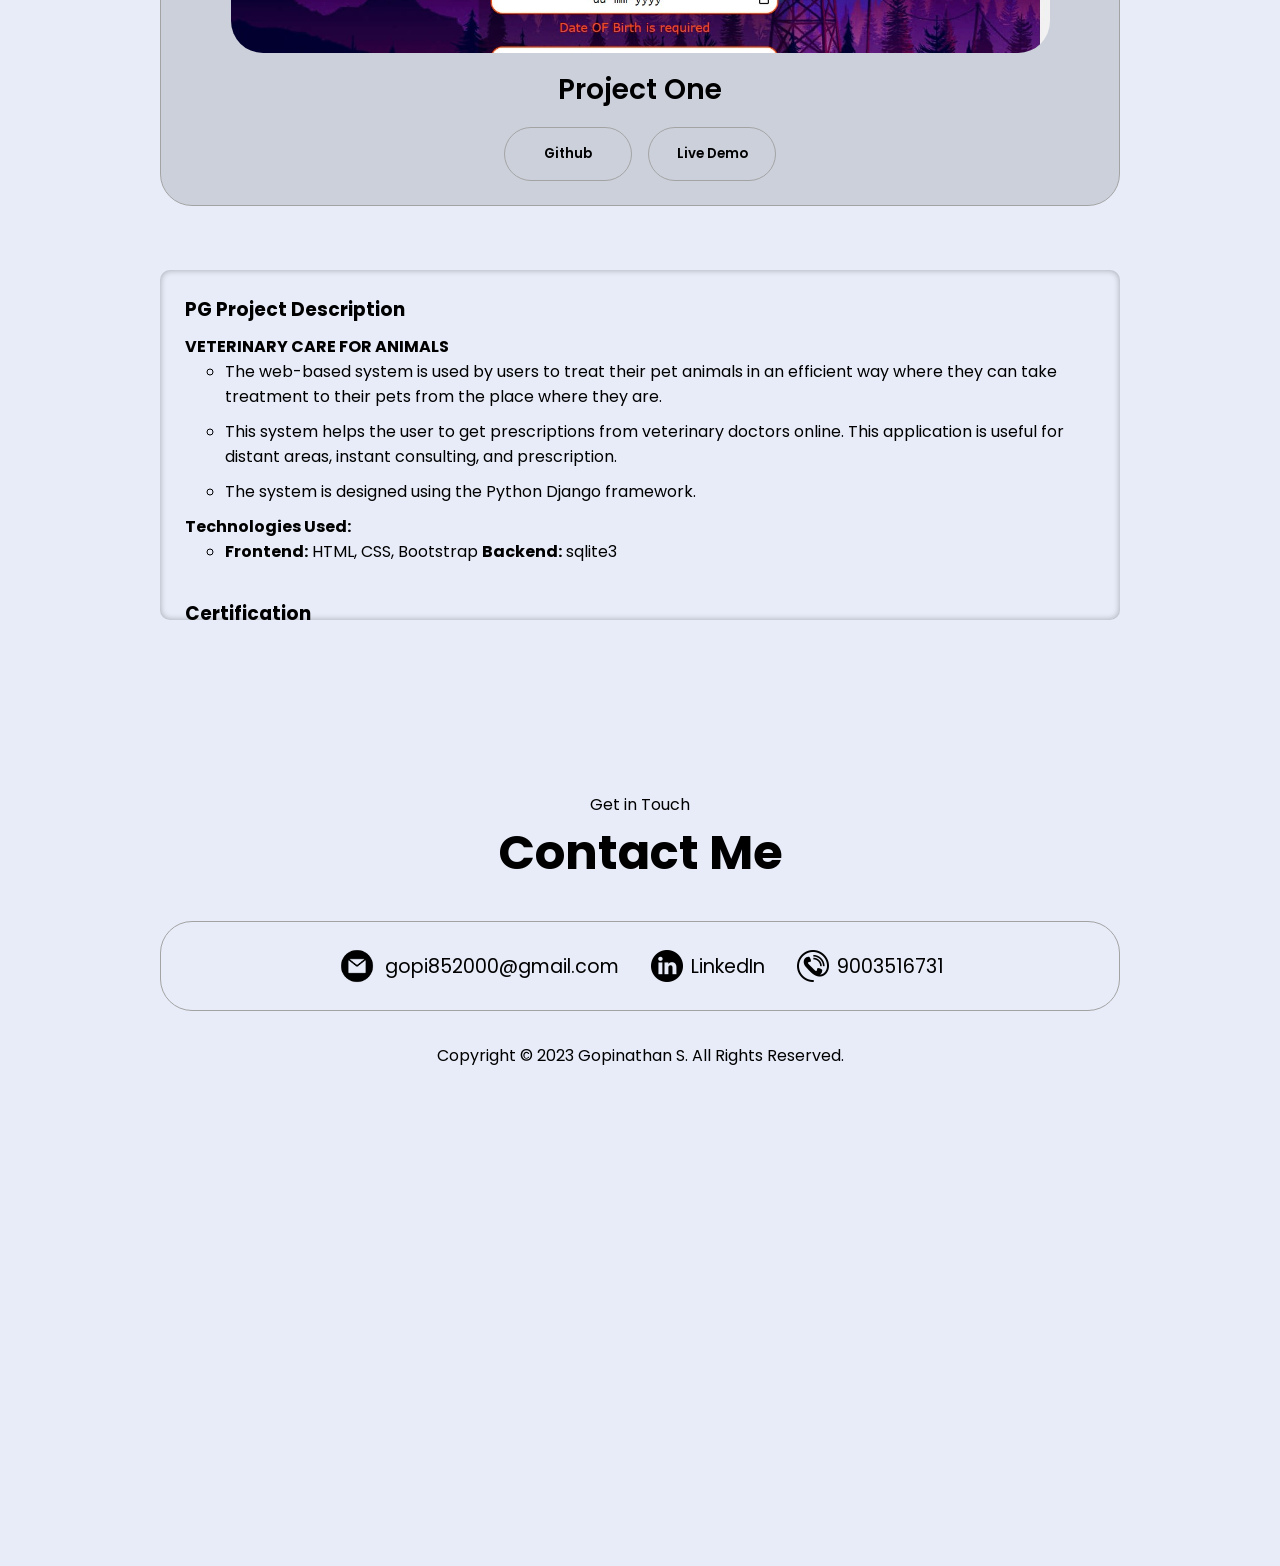
==== commit 4e4eb4b4: "Update index.html link" ====
--- a/index.html
+++ b/index.html
@@ -4,6 +4,7 @@
     <meta charset="UTF-8" />
     <meta name="viewport" content="width=device-width, initial-scale=1.0" />
     <link href='https://unpkg.com/boxicons@2.1.1/css/boxicons.min.css' rel='stylesheet'>
+     <link rel="stylesheet" href="https://cdnjs.cloudflare.com/ajax/libs/font-awesome/6.4.2/css/all.min.css"/>
     <link rel="stylesheet" href="./static/css/resume.css" />
     <title>My Resume</title>
   </head>
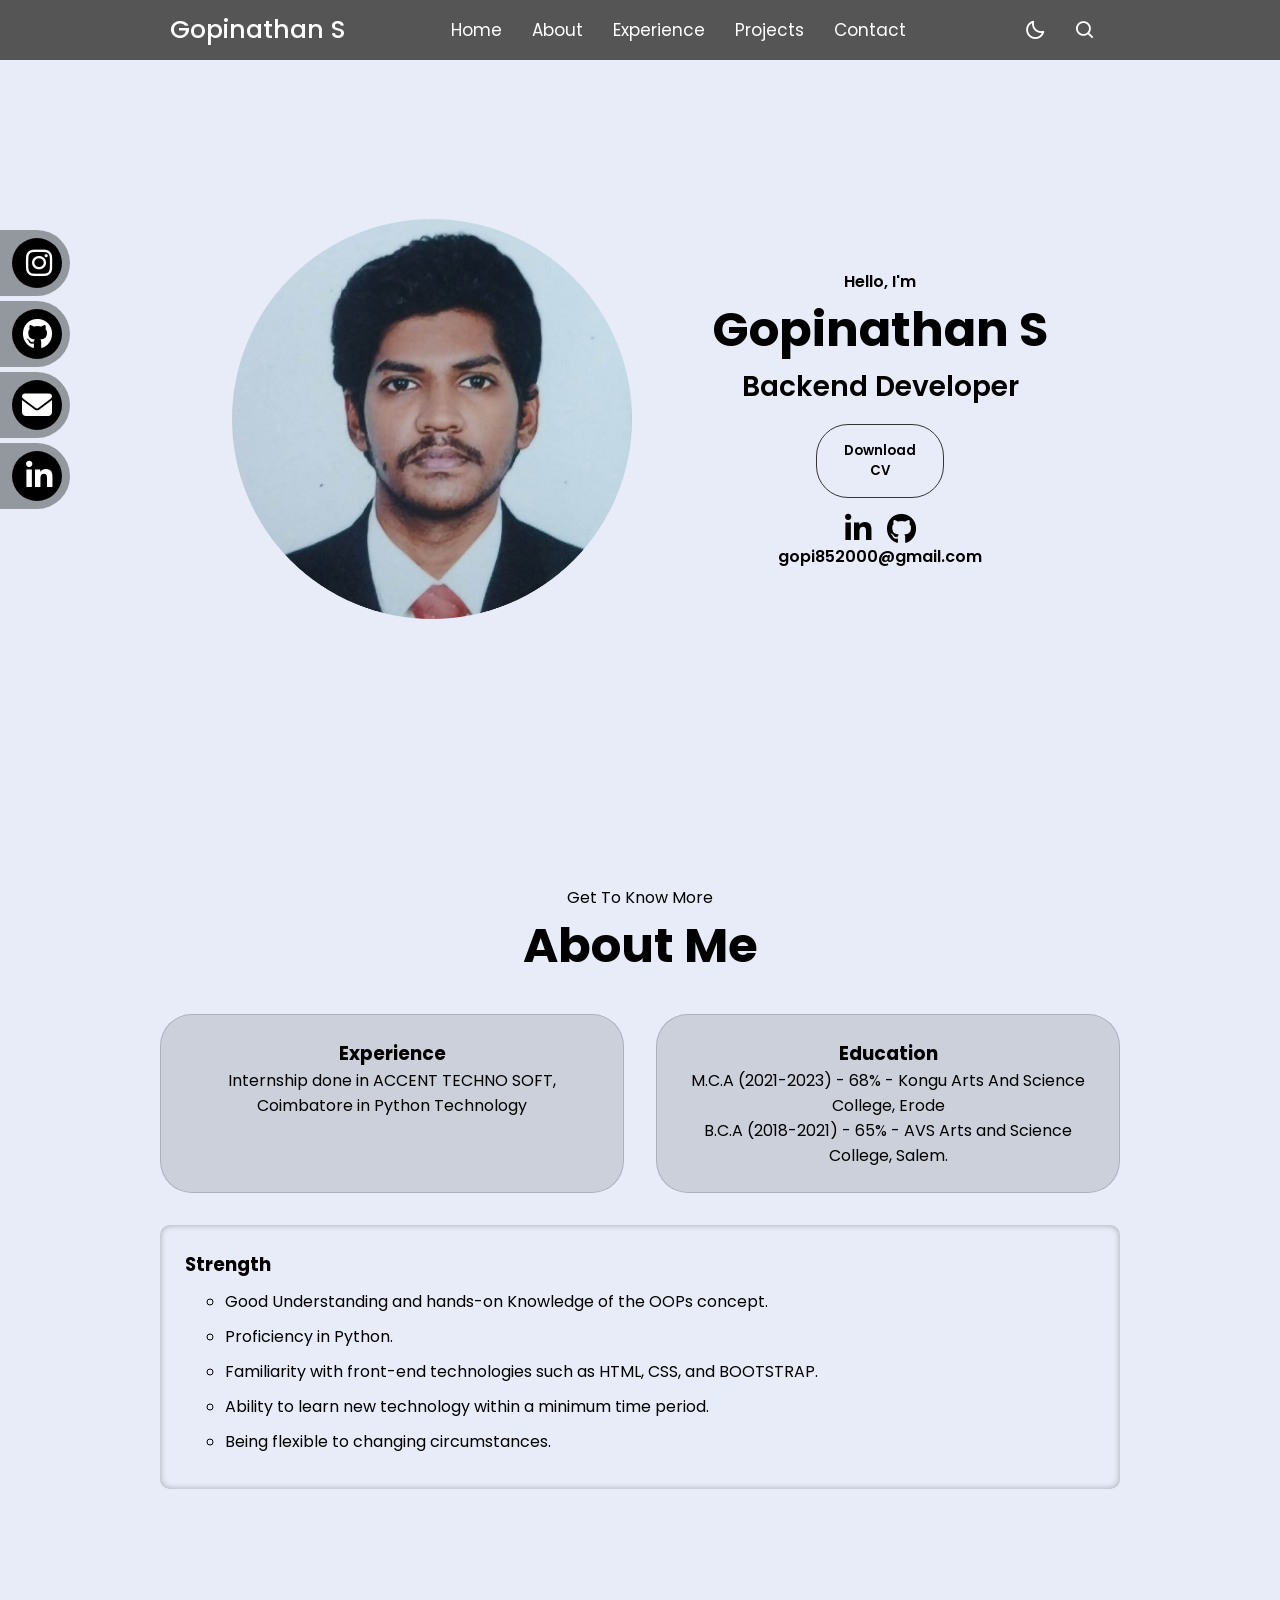
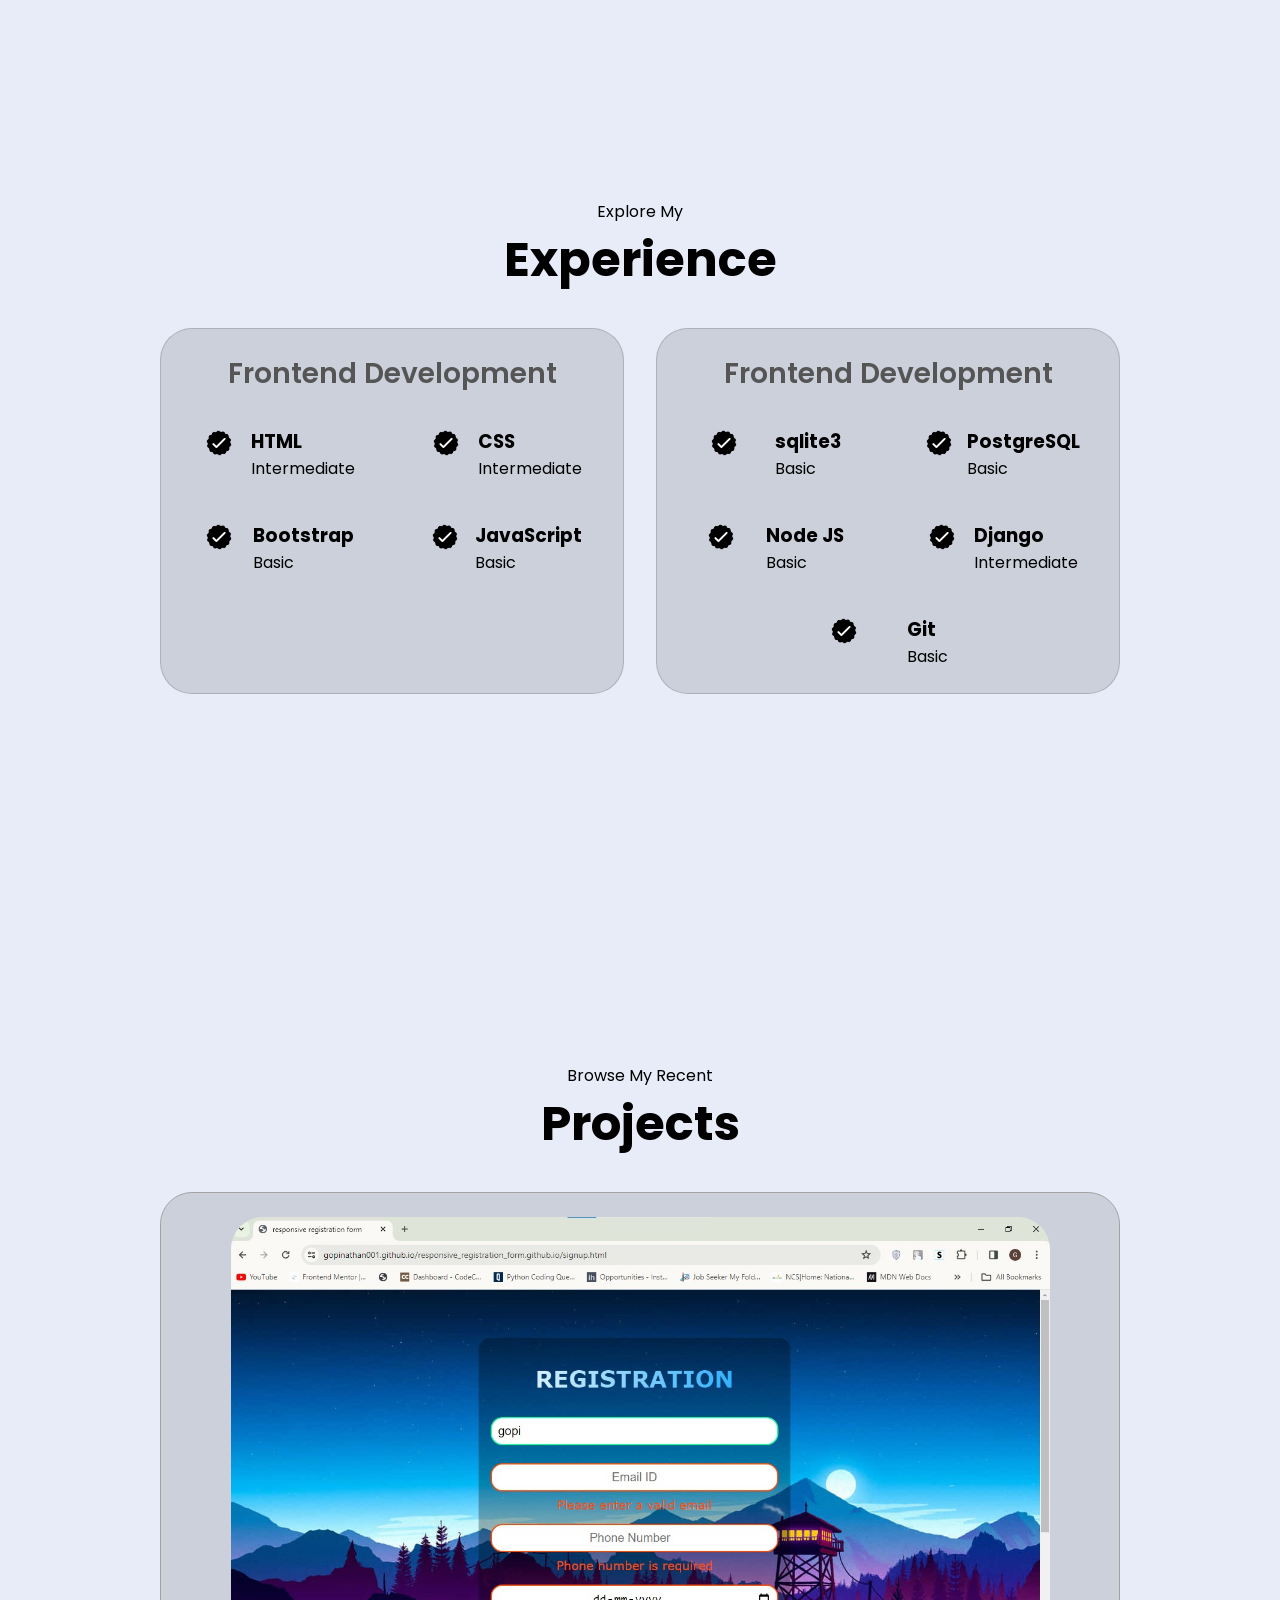
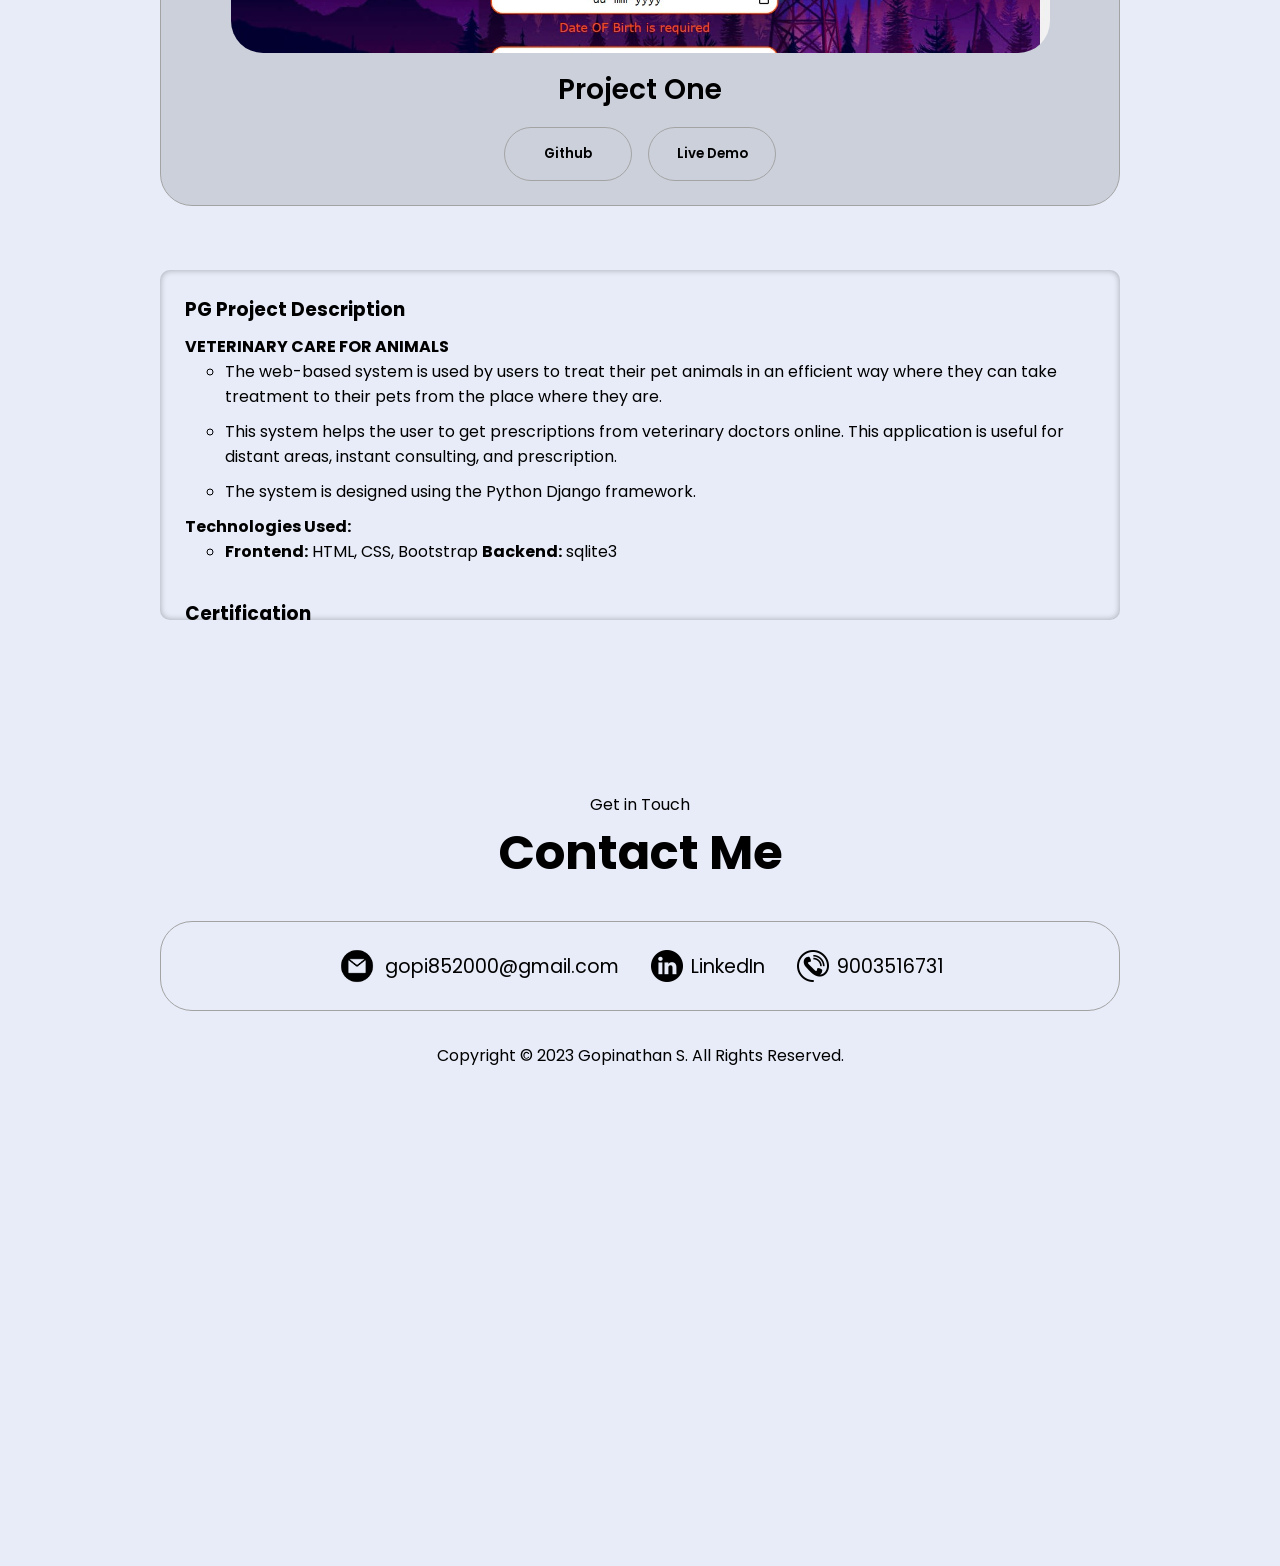
==== commit 6bf2ac3b: "Update index.html linked" ====
--- a/index.html
+++ b/index.html
@@ -4,7 +4,7 @@
     <meta charset="UTF-8" />
     <meta name="viewport" content="width=device-width, initial-scale=1.0" />
     <link href='https://unpkg.com/boxicons@2.1.1/css/boxicons.min.css' rel='stylesheet'>
-     <link rel="stylesheet" href="https://cdnjs.cloudflare.com/ajax/libs/font-awesome/6.4.2/css/all.min.css"/>
+    <link rel="stylesheet" href="https://cdnjs.cloudflare.com/ajax/libs/font-awesome/6.4.2/css/all.min.css"/>
     <link rel="stylesheet" href="./static/css/resume.css" />
     <title>My Resume</title>
   </head>
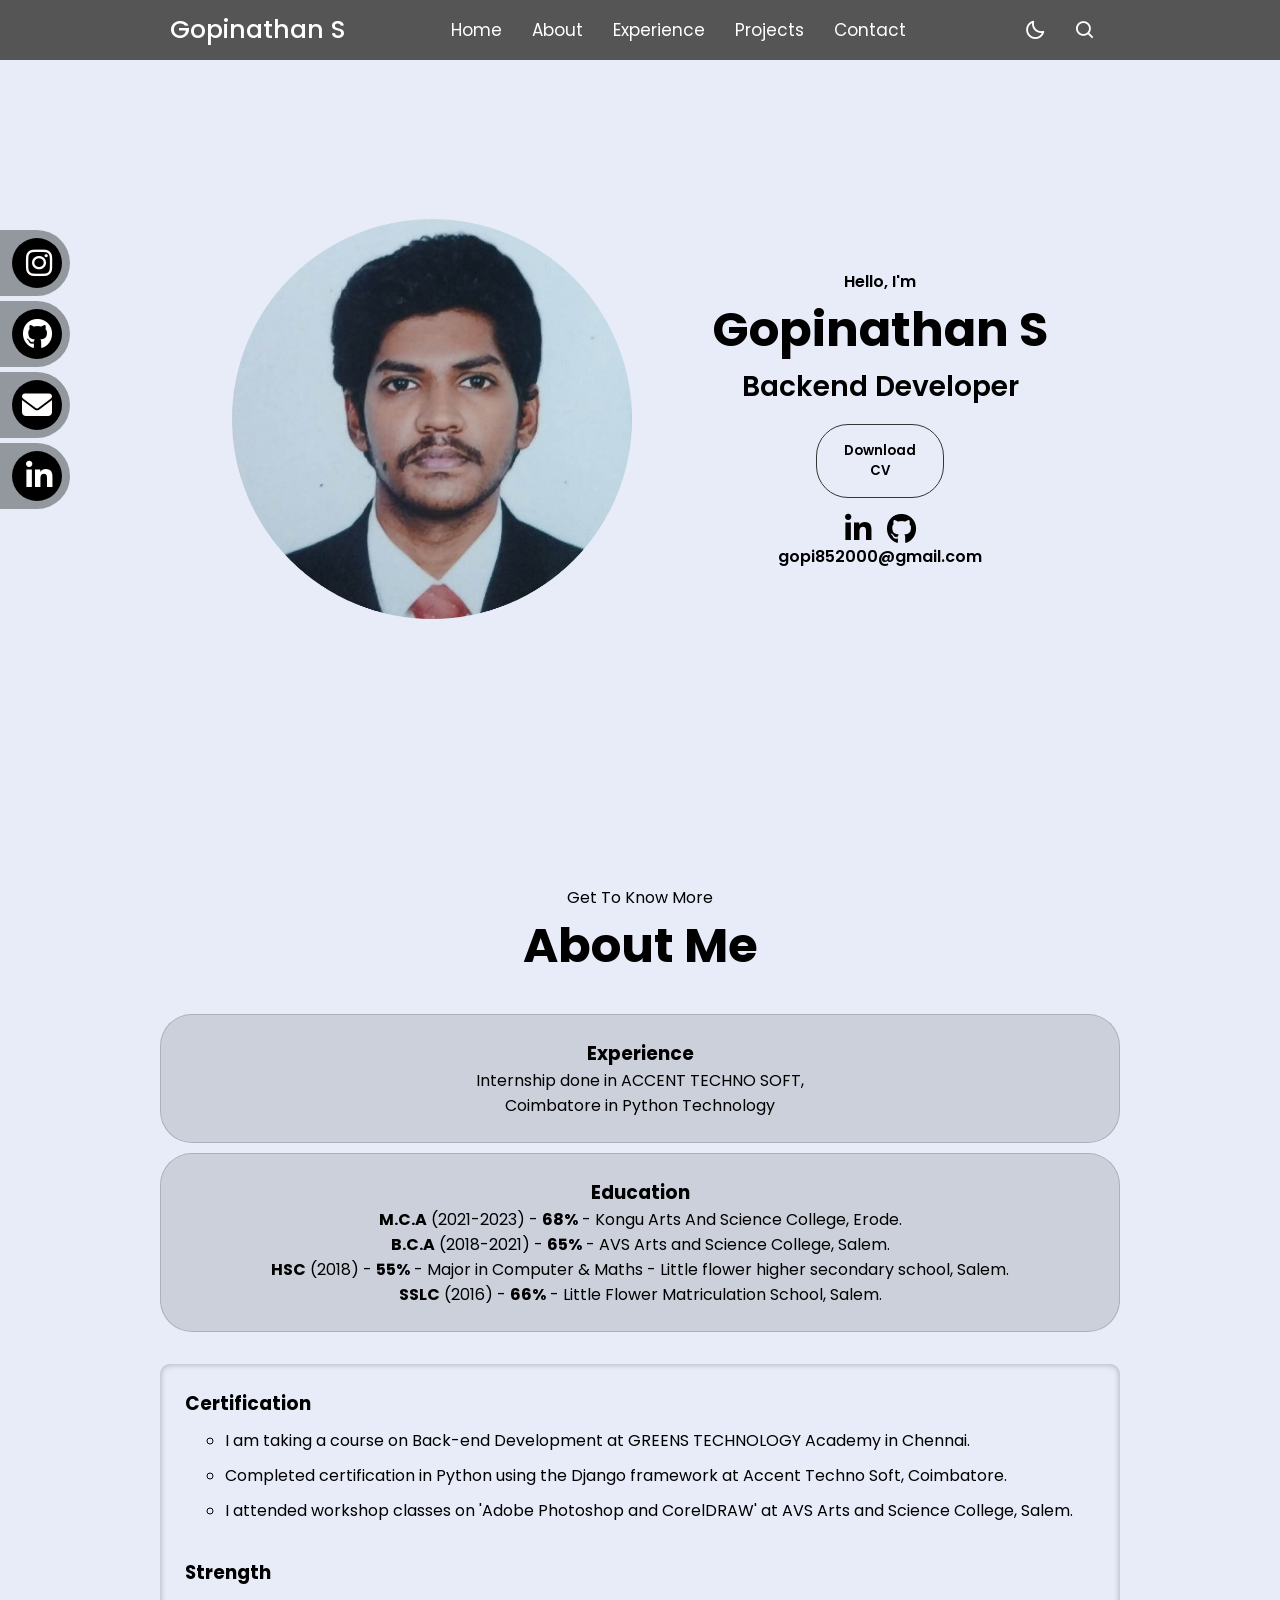
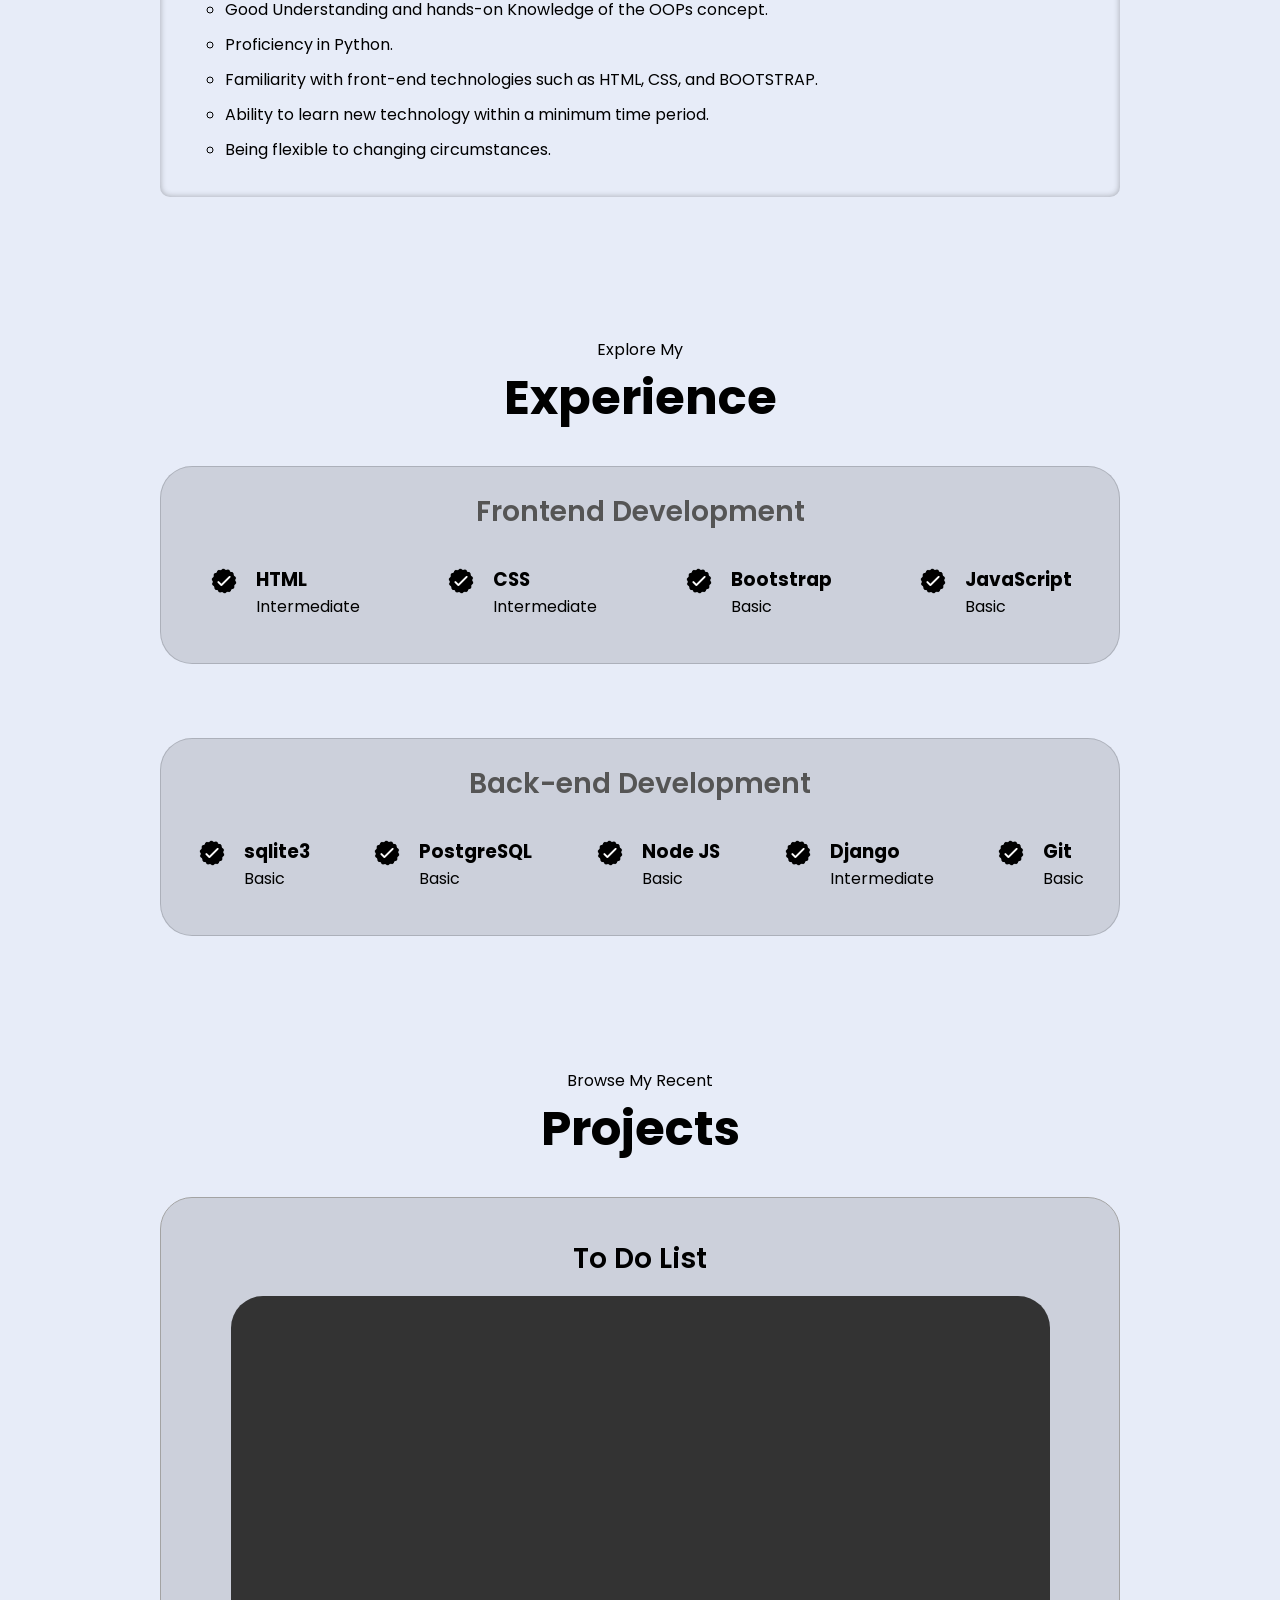
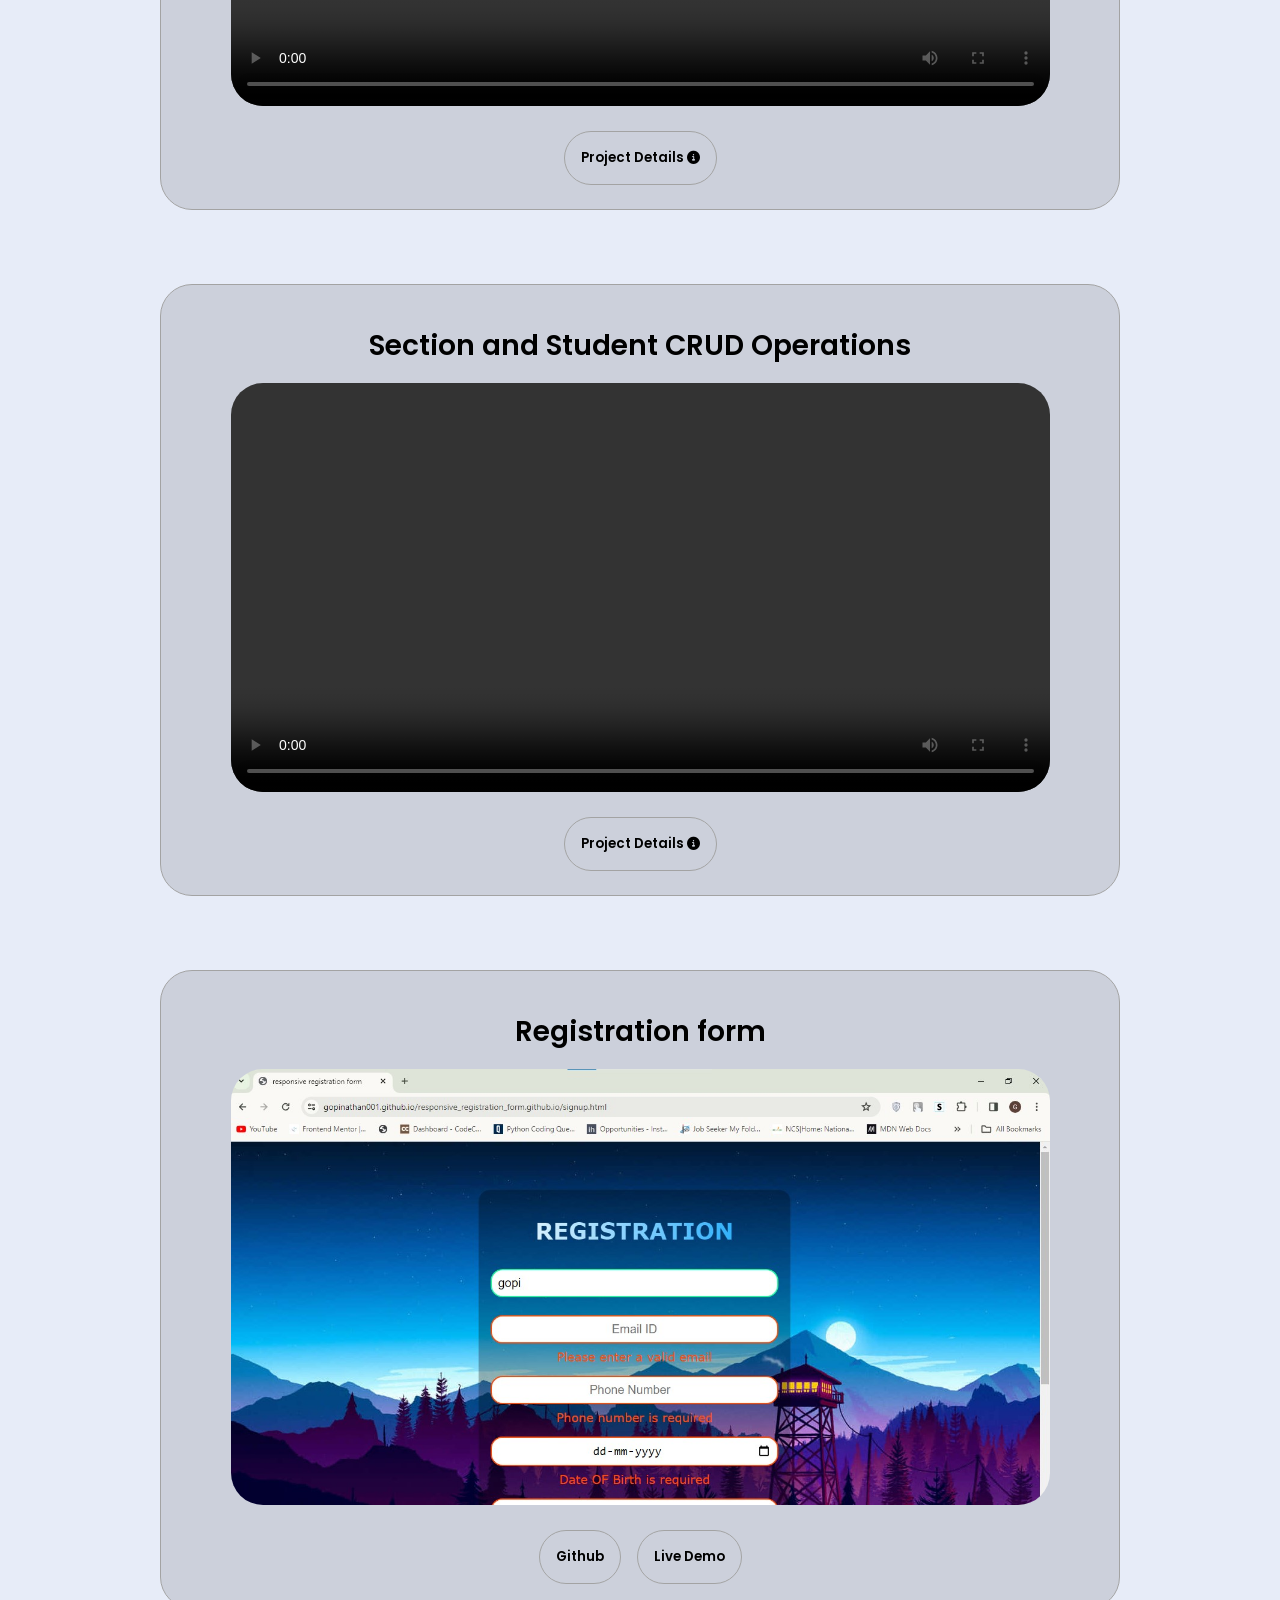
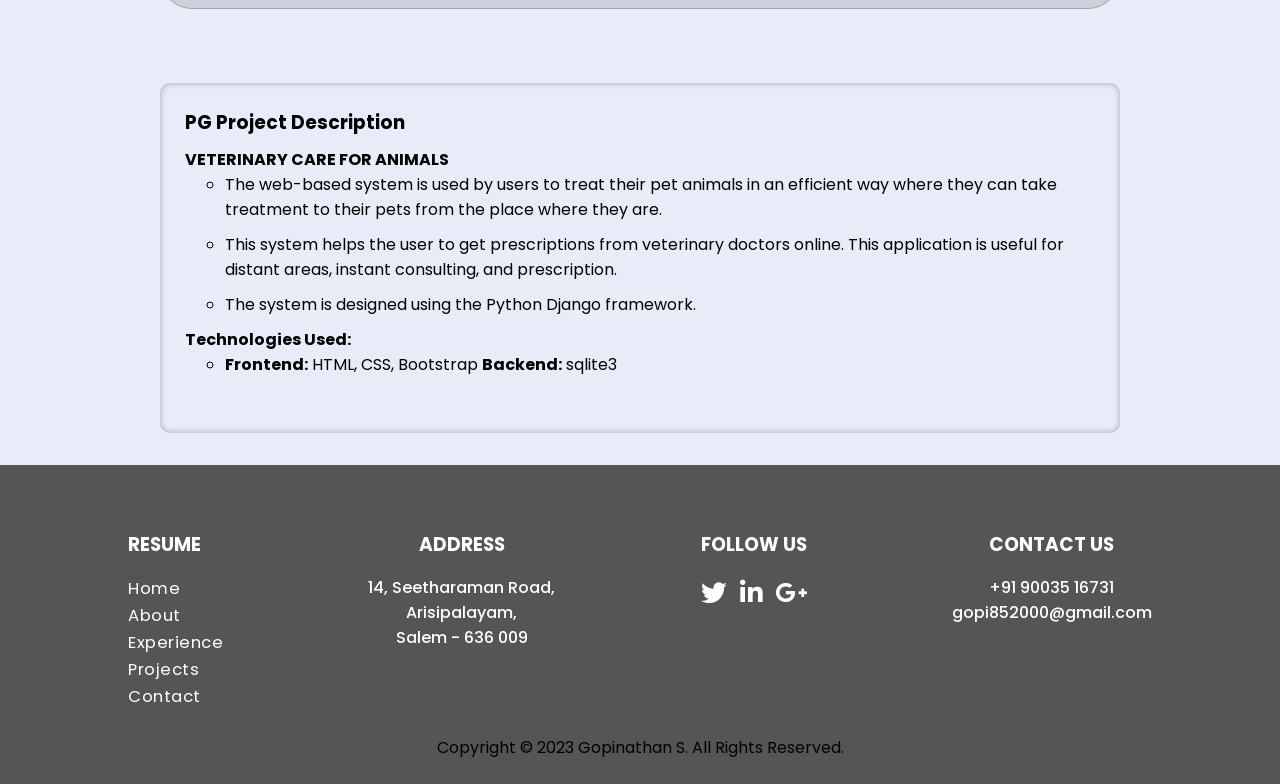
==== commit 8c918976: "add Resume master" ====
--- a/index.html
+++ b/index.html
@@ -6,7 +6,8 @@
     <link href='https://unpkg.com/boxicons@2.1.1/css/boxicons.min.css' rel='stylesheet'>
     <link rel="stylesheet" href="https://cdnjs.cloudflare.com/ajax/libs/font-awesome/6.4.2/css/all.min.css"/>
     <link rel="stylesheet" href="./static/css/resume.css" />
-    <title>My Resume</title>
+    <link rel="icon" type="image/png" href="./static/img/svgviewer-png-output (3).png">
+    <title>Document</title>
   </head>
   <body>
     <nav>
@@ -25,7 +26,7 @@
             <li><a href="#about" onclick="toggleMenu()">About</a></li>
             <li><a href="#experience" onclick="toggleMenu()">Experience</a></li>
             <li><a href="#projects" onclick="toggleMenu()">Projects</a></li>
-            <li><a href="#contact-7">Contact</a></li>
+            <li><a href="#footer">Contact</a></li>
           </ul>
         </div>
 
@@ -49,17 +50,15 @@
         </div>
       </div>
     </nav>
-
-    <!-- social icons -->
+<!-- social icons -->
 <div class="social">
   <ul>
       <li class="l1"><a href="https://www.instagram.com/gopi_senthil_hdg/?hl=en">Instagram <i class="fa-brands fa-instagram"></i></a></li>
       <li class="l2"><a href="https://github.com/Gopinathan001">Github <i class="fa-brands fa-github"></i></a></li>
       <li class="l3"><a href="mailto:gopi852000@gmail.com">Gmail <i class="fa-solid fa-envelope"></i></a></li>
-      <li class="l4"><a href="https://github.com/Gopinathan001">Linkedin <i class="fa-brands fa-linkedin-in"></i></a></li>
+      <li class="l4"><a href="https://www.linkedin.com/in/gopi-nathan-583047277/">Linkedin <i class="fa-brands fa-linkedin-in"></i></a></li>
   </ul>
 </div>
-
     <!-- profile pic -->
     <section id="profile" >
       <div class="pic-container">
@@ -70,7 +69,7 @@
           <h1 class="nametitle">Gopinathan S</h1>
           <p class="sec_text_p2">Backend Developer</p>
           <div class="btn-container">
-              <button class="btn btn-color-2" onclick="window.open('./static/img/Gopinathan S.pdf')"> Download CV </button>
+              <button class="btn btn-color-2" onclick="window.open('../static/img/Gopinathan S.pdf')"> Download CV </button>
               <!-- <button class="btn btn-color-1" onclick="location.href='./#contact'">Contact Info</button> -->
           </div>
           <div id="socials-container">
@@ -93,11 +92,21 @@
             </div>
             <div class="details-container">
               <h3>Education</h3>
-              <p>M.C.A (2021-2023) - 68% - Kongu Arts And Science College, Erode</p>
-              <p>B.C.A (2018-2021) - 65% - AVS Arts and Science <br>College, Salem.</p>
-            </div>
-          </div>
+              <p> <b>M.C.A</b> (2021-2023) - <b>68%</b> - Kongu Arts And Science College, Erode.</p>
+              <p> <b>B.C.A</b> (2018-2021) - <b>65%</b> - AVS Arts and Science College, Salem.</p>
+              <p> <b>HSC</b> (2018) - <b>55%</b> - Major in Computer & Maths - Little flower higher secondary school, Salem.</p>
+              <p> <b>SSLC</b> (2016) - <b>66%</b> - Little Flower Matriculation School, Salem.</p>
+            </div>
+          </div>
+          
           <div class="text-container">
+            <h3>Certification</h3>
+            <ul class="aa">
+              <li><p>I am taking a course on Back-end Development at GREENS TECHNOLOGY Academy in Chennai.</p></li>
+              <li><p>Completed certification in Python using the Django framework at Accent Techno Soft, Coimbatore.</p></li>
+              <li><p>I attended workshop classes on 'Adobe Photoshop and CorelDRAW' at AVS Arts and Science College, Salem.</p></li>
+            </ul>
+            <br>
             <h3>Strength</h3>
             <ul class="aa">
               <li><p>Good Understanding and hands-on Knowledge of the OOPs concept.</p></li>
@@ -153,8 +162,11 @@
               
             </div>
           </div>
+          
+        </div>
+        <div class="about-containers">
           <div class="details-container">
-            <h2 class="experience-sub-title">Frontend Development</h2>
+            <h2 class="experience-sub-title">Back-end Development</h2>
             <div class="article-container">
               <article>
                 <img src="./static/img/checkmark.png" alt="Experience icon" class="icon"/>
@@ -202,8 +214,64 @@
       <p class="sec_text_p1">Browse My Recent</p>
       <h1 class="nametitle">Projects</h1>
       <div class="experience-details-container">
+        <div class="about-containers" id="To-Do-List-Project">
+          <div class="details-container color-container">
+            <h2 class="experience-sub-title project-title">To Do List</h2> 
+
+            <div class="article-container">
+              <video src="./static/img/ToDoList.mp4" type="video/mp4" class="project-img" controls loop> </video>
+            </div>
+            <br>
+            <div class="btn-container">
+              <a href="#To-Do-List"><button class="btn btn-color-2 project-btn info-btn" >Project Details <i class="fas fa-info-circle"></i></button></a>
+            </div>
+            <div id="To-Do-List" class="overlay">
+              <div class="popup">
+                <h2>To-Do-List</h2>
+                <a class="close" href="#To-Do-List-Project">&times;</a>
+                <div class="content">
+                  <ul class="aa">
+                    <li><p>Developed a comprehensive Todo List project, showcasing proficiency in <b>full-stack development.</b></p></li>
+                    <li><p>Implemented features such as task prioritization, real-time updates, and user authentication for a seamless user experience.</p></li>
+                    <li><p>Utilized technologies like html,  css, jquery for the frontend and  for the phyton django backend, demonstrating a solid understanding of modern web development practices.</p></li>
+                    <li><p>The project highlights my ability to create intuitive and efficient solutions while incorporating best practices in coding and user interface design.</p></li>
+                  </ul>
+                </div>
+              </div>
+            </div>
+          </div>
+        </div>
+
+        <div class="about-containers" id="Section-and-Student-CRUD-Project">
+          <div class="details-container color-container">
+            <h2 class="experience-sub-title project-title">Section and Student CRUD Operations</h2>
+
+            <div class="article-container">
+              <video src="./static/img/Student Crud Operations.mp4" type="video/mp4" class="project-img" controls loop> </video>
+            </div>
+            <br>
+            <div class="btn-container">
+              <a href="#Section-and-Student-CRUD"><button class="btn btn-color-2 project-btn info-btn">Project Details <i class="fas fa-info-circle"></i></button></a>
+            </div>
+            <div id="Section-and-Student-CRUD" class="overlay">
+              <div class="popup">
+                <h2>Section and Student CRUD Operations</h2>
+                <a class="close" href="#Section-and-Student-CRUD-Project">&times;</a>
+                <div class="content">
+                  <ul class="aa">
+                    <li><p>Designed and implemented a robust Student Section and Admission Management system, incorporating <b>CRUD (Create, Read, Update, Delete)</b> operations for efficient data manipulation.</p></li>
+                    <li><p>Employed <b>Django</b> for the backend to ensure secure data handling and seamless CRUD functionality.</p></li>
+                    <li><p>This project underscores my proficiency in creating comprehensive solutions for educational administration, emphasizing user-friendly interfaces, data integrity, and dynamic CRUD capabilities.</p></li>
+                  </ul>
+                </div>
+              </div>
+            </div>
+          </div>
+        </div>
+
         <div class="about-containers">
           <div class="details-container color-container">
+            <h2 class="experience-sub-title project-title">Registration form</h2>
             <div class="article-container">
               <img
                 src="./static/img/registration form .jpg"
@@ -211,7 +279,7 @@
                 class="project-img"
               />
             </div>
-            <h2 class="experience-sub-title project-title">Project One</h2>
+            <br>
             <div class="btn-container">
               <button class="btn btn-color-2 project-btn" onclick="location.href='https://github.com/Gopinathan001/responsive_registration_form.github.io'">Github</button>
               <button class="btn btn-color-2 project-btn" onclick="location.href='https://gopinathan001.github.io/responsive_registration_form.github.io/signup.html'">Live Demo</button>
@@ -230,46 +298,83 @@
           <ul class="aa">
             <li><p><strong>Frontend:</strong> HTML, CSS, Bootstrap <strong>Backend:</strong> sqlite3</p></li>
           </ul>
-          <br>
-          <h3>Certification</h3>
-          <ul class="aa">
-            <li><p>Attended Workshop Classes on "Adobe Photoshop and CorelDRAW" at AVS Arts and Science College Salem.</p></li>
-            <li><p>Course on Back-end Developer in GREENS TECHNOLOGY Academy, Chennai</p></li>
-          </ul>
         </div>
     </section>
-    <br>
-    <br>
-
-    <!-- contect -->
-    <section id="contact-7">
-      <p class="sec_text_p1">Get in Touch</p>
-      <h1 class="nametitle">Contact Me</h1>
-      <div class="contact-info-upper-container">
-        <div class="contact-info-container">
-          <img src="./static/img/email.png" alt="Email icon" class="icon contact-icon email-icon"/>
-          <p><a href="mailto:gopi852000@gmail.com">gopi852000@gmail.com</a></p>
-        </div>
-        <div class="contact-info-container">
-          <img
-            src="./static/img/linkedin.png"
-            alt="LinkedIn icon"
-            class="icon contact-icon"
-          />
-          <p><a href="https://www.linkedin.com/in/gopi-nathan-583047277/" >LinkedIn</a></p>
-        </div>
-        <div class="contact-info-container">
-          <img src="./static/img/phone-contact.png" alt="Phone icon" class="icon contact-icon"/>
-          <p><a href="tel:+919003516731">9003516731</a></p>
-        </div>
-      </div>
-      <footer>
-        <p>Copyright &#169; 2023 Gopinathan S. All Rights Reserved.</p>
-      </footer>
-    </section>
-    
+
     <!-- footer -->
-    
+
+    <footer id="footer">
+      <div class="footer">
+        <div class="fo-address fo">
+          <div class="fo-add-head-todo">
+            <h3>RESUME</h3>
+          </div>
+          <div class="fo-add-content-todo">
+            <ul>
+              <li class="nav_menu_item-to">
+                <a href="./index.html" class="nav_menu_link-to">Home</a>
+              </li>
+              <li class="nav_menu_item-to">
+                <a  href="#about" onclick="toggleMenu()" class="nav_menu_link-to">About</a>
+              </li>
+              <li class="nav_menu_item-to">
+                <a  href="#experience" onclick="toggleMenu()" class="nav_menu_link-to">Experience</a>
+              </li>
+              <li class="nav_menu_item-to">
+                <a  href="#projects" onclick="toggleMenu()"class="nav_menu_link-to">Projects</a>
+              </li>
+              <li class="nav_menu_item-to">
+                <a href="#footer" class="nav_menu_link-to">Contact</a>
+              </li>
+            </ul>
+          </div>
+        </div>
+          <div class="fo-address fo">
+            <div class="fo-add-head">
+              <h3>ADDRESS</h3>
+            </div>
+            <div class="fo-add-content">
+              <a href="https://www.google.com/maps/place/14,+Seetharam+Rd,+Shevapet,+Salem,+Tamil+Nadu+636009/@11.6578133,78.1482076,17z/data=!3m1!4b1!4m5!3m4!1s0x3babf033dc5db72f:0xc3f426ad796a9ca7!8m2!3d11.6578133!4d78.1507825?entry=ttu">
+                <p>14, Seetharaman Road,</p>
+                <p>Arisipalayam,</p>
+                <p>Salem - 636 009</p>
+              </a>
+            </div>
+          </div>
+          <div class="fo-follow-us fo">
+            <div class="fo-fol-head">
+              <h3>FOLLOW US</h3>
+            </div>
+            <div class="fo-fol-content">
+              <div class="fo-row-1">
+                
+                <a target="blank" href="https://www.twitter.com"><i class="fab fa-twitter"></i></a>
+                <a target="blank" href="https://www.linkedin.com"><i class="fab fa-linkedin-in"></i></a>
+                <a target="blank" href="https://workspace.google.com/intl/en_in/"><i class="fab fa-google-plus-g"></i></a>
+              </div>
+             
+            </div>
+          </div>
+  
+          <div class="fo-contact-us fo">
+            <div class="fo-con-head">
+              <h3>CONTACT US</h3>
+            </div>
+            <div class="fo-con-content">
+              <div class="fo-phone">
+                <a href="#" class="fo-p">+91 90035 16731</a>
+              </div>
+              
+              <div class="fo-mail">
+                <a href="#" class="fo-p">gopi852000@gmail.com</a>
+              </div>
+            </div>
+          </div>
+      </div>
+    </footer>
+    <footer class="copyfoot">
+      <p>Copyright &#169; 2023 Gopinathan S. All Rights Reserved.</p>
+    </footer>
     <script src="./static/js/navbar.js"></script>
   </body>
 
--- a/static/css/resume.css
+++ b/static/css/resume.css
@@ -16,7 +16,6 @@
   --text-color: #fff;
   --search-bar: #f2f2f2;
   --search-text: #010718;
-  
 }
 
 body {
@@ -44,7 +43,6 @@
 body.dark nav {
   border: 1px solid #393838;
 }
-
 
 nav .nav-bar {
   position: relative;
@@ -290,19 +288,15 @@
   }
 }
 
-
 /* SECTIONS */
 
 section {
   padding-top: 10vh;
-  height: 96vh;
   margin: 0 10rem;
-  box-sizing: border-box;
-  min-height: fit-content;
 }
 
 .section-container {
-  display: flex;
+  display: block;
 }
 
 /* profile pic */
@@ -326,26 +320,26 @@
   text-align: center;
 }
 
-.sec_text p{
+.sec_text p {
   font-weight: 600;
 }
 
-.sec_text_p1{
+.sec_text_p1 {
   text-align: center;
 }
 
-.sec_text_p2{
+.sec_text_p2 {
   font-size: 1.75rem;
   margin-bottom: 1rem;
 }
 
-.nametitle{
+.nametitle {
   font-size: 3rem;
   text-align: center;
 }
 
 /* button */
-.btn-container{
+.btn-container {
   display: flex;
   justify-content: center;
   gap: 1rem;
@@ -393,21 +387,20 @@
 
 /* socials-container */
 
-#socials-container{
+#socials-container {
   display: flex;
   justify-content: center;
   margin-top: 1rem;
   gap: 1rem;
 }
 
-#socials-container i{
+#socials-container i {
   cursor: pointer;
 }
 
-
 /* about */
 
-#about{
+#about {
   position: relative;
 }
 
@@ -424,10 +417,8 @@
 
 .about-containers,
 .about-details-container {
-  display: flex;
-}
-
-
+  display: block;
+}
 
 .details-container {
   padding: 1.5rem;
@@ -436,26 +427,27 @@
   border-radius: 2rem;
   border: rgba(145, 149, 158, 0.534) 0.1rem solid;
   text-align: center;
+  margin-bottom: 10px;
 }
 
 .section-container {
   gap: 2rem;
   /* height: 80vh; */
 }
-.text-container{
+.text-container {
   padding: 25px;
   border-radius: 10px;
-	-webkit-box-shadow: inset 0 0 6px rgba(0,0,0,.3);
-}
-.text-container h3{
+  -webkit-box-shadow: inset 0 0 6px rgba(0, 0, 0, 0.3);
+}
+.text-container h3 {
   margin-bottom: 10px;
 }
-.text-container ul.aa{
+.text-container ul.aa {
   list-style-type: circle;
   padding-left: 40px;
 }
 
-.text-container li{
+.text-container li {
   margin-bottom: 10px;
 }
 
@@ -465,8 +457,6 @@
   cursor: pointer;
   height: 2rem;
 }
-
-
 
 /* experience */
 
@@ -498,9 +488,9 @@
 
 article {
   display: flex;
-  width: 10rem;
+  padding: 0 0 20px;
   justify-content: space-around;
-  gap: 0.5rem;
+  gap: 1rem;
 }
 
 article .icon {
@@ -531,105 +521,78 @@
 .project-btn {
   color: black;
   border-color: rgb(163, 163, 163);
+  width: auto;
+}
+
+/* Popup massage */
+.overlay {
+  position: fixed;
+  top: 0;
+  bottom: 0;
+  left: 0;
+  right: 0;
+  background: rgba(0, 0, 0, 0.7);
+  transition: opacity 500ms;
+  visibility: hidden;
+  opacity: 0;
+}
+.overlay:target {
+  visibility: visible;
+  opacity: 1;
+}
+
+.popup {
+  margin: 12rem auto;
+  padding: 3rem;
+  background: #bfc3ce;
+  border-radius: 2rem;
+  width: 50rem;
+  height: auto;
+  position: relative;
+  /* transition: all 5s ease-in-out; */
+}
+.popup h2 {
+  margin-bottom: 1rem;
+  text-align: left;
+}
+.popup .close {
+  position: absolute;
+  top: 20px;
+  right: 30px;
+  transition: all 200ms;
+  font-size: 30px;
+  font-weight: bold;
+  text-decoration: none;
+  color: #333;
+}
+.popup .close:hover {
+  color: #968e8e;
+}
+.popup .content {
+  padding: 0 1.4rem 0 1.4rem;
+  text-align: justify;
 }
 
 /* hide scrollbar */
-#kpro{
+#kpro {
   margin-top: 2rem;
   margin-bottom: 2rem;
   height: 350px;
   overflow: scroll;
   -ms-overflow-style: none;
- 
-}
-#kpro::-webkit-scrollbar { 
+}
+#kpro::-webkit-scrollbar {
   width: 0 !important;
-  display: none; 
-}
-
-body{
+  display: none;
+}
+
+body {
   overflow: scroll;
   -ms-overflow-style: none;
 }
-body::-webkit-scrollbar { 
+body::-webkit-scrollbar {
   width: 0 !important;
-  display: none; 
-}
-
-
-/* contact */
-#contact {
-  margin-top: 15rem;
-  margin-bottom: 0;
-  display: flex;
-  justify-content: center;
-  flex-direction: column; 
-}
-
-.contact-info-upper-container {
-  display: flex;
-  justify-content: center;
-  border-radius: 2rem;
-  border: rgb(53, 53, 53) 0.1rem solid;
-  border-color: rgb(163, 163, 163);
-  background: (250, 250, 250);
-  margin: 2rem auto;
-  padding: 0.5rem;
-}
-
-.contact-info-container {
-  display: flex;
-  align-items: center;
-  justify-content: center;
-  gap: 0.5rem;
-  margin: 1rem;
-}
-
-.contact-info-container p {
-  font-size: larger;
-}
-
-.contact-icon {
-  cursor: default;
-}
-
-.email-icon {
-  height: 2.5rem;
-}
-
-
-.contact-info-container p a:link {
-  color: black;
-  text-decoration: none; 
-}
-
-.contact-info-container p a:visited {
-  text-decoration: none;
-}
-
-.contact-info-container p a:hover {
-  text-decoration: none;
-  color: rgb(180, 133, 89);
-}
-
-.contact-info-container p a:active {
-  text-decoration: none;
-}
-
-#contact-7{
-  margin-bottom: 0%;
-}
-
-
-
-/* footer */
-footer{
-  margin: 0;
-}
-
-footer p {
-  text-align: center;
-  padding-bottom: 1rem;
+  display: none;
 }
 
 /* media */
@@ -648,15 +611,12 @@
   }
 }
 
-
 @media screen and (max-width: 1200px) {
- 
-  
   #profile,
   .section-container {
     display: block;
   }
-  
+
   section,
   .section-container {
     height: fit-content;
@@ -670,16 +630,19 @@
     margin: 15px auto 2rem;
   }
   .about-containers {
-    margin-top: 0;
+    margin: 0;
+  }
+  .social {
+    visibility: hidden;
   }
 }
 
 @media screen and (max-width: 600px) {
-  #about{
-    margin-top: 4rem;
+  #about {
+    /* margin-top: 4rem; */
     margin-bottom: 0;
   }
-  #kpro{
+  #kpro {
     height: 350px;
   }
   #profile {
@@ -709,7 +672,6 @@
     font-size: 1.25rem;
   }
 
-  
   .sec_text_p2 {
     font-size: 1.25rem;
   }
@@ -718,6 +680,33 @@
   }
   .text-container {
     text-align: justify;
+  }
+  .box {
+    width: 30rem;
+  }
+  .popup {
+    width: 25rem;
+    height: 20rem;
+    overflow-y: scroll;
+    border-radius: 1.5rem;
+  }
+  .popup .close {
+    position: absolute;
+    top: 40px;
+  }
+
+  .popup::-webkit-scrollbar {
+    width: 5px;
+  }
+
+  .popup::-webkit-scrollbar-thumb {
+    background: #666;
+    border-radius: 100px;
+  }
+
+  .popup::-webkit-scrollbar-track {
+    background: #ddd;
+    border-radius: 20px;
   }
 }
 
@@ -815,3 +804,147 @@
   font-size: 30px;
   transform: rotate(0deg);
 }
+
+/* footer */
+footer {
+  background-color: var(--nav-color);
+}
+
+.copyfoot {
+  padding-bottom: 1.5rem;
+}
+
+footer p {
+  text-align: center;
+}
+
+#footer {
+  background-color: var(--nav-color);
+  min-height: 30vh;
+  width: 100vw;
+  display: flex;
+  align-items: center;
+  justify-content: center;
+  padding: 50px 0 10px;
+}
+
+.footer {
+  width: 80%;
+  display: flex;
+  justify-content: space-between;
+}
+
+.fo {
+  display: flex;
+  flex-direction: column;
+  text-align: center;
+  row-gap: 1rem;
+  cursor: default;
+}
+
+.fo-fol-head,
+.fo-con-head,
+.fo-add-head {
+  color: var(--text-color);
+}
+
+.fo-add-head-todo {
+  color: var(--text-color);
+  text-align: left;
+}
+
+.fo-add-content-todo {
+  color: var(--text-color);
+  text-align: left;
+}
+.fo-add-content-todo ul {
+  list-style: none;
+}
+.nav_menu_list-to .nav_menu_item-to {
+  margin: 0 1rem;
+}
+.nav_menu_item-to .nav_menu_link-to {
+  font-size: 16.5px;
+  line-height: 27px;
+  color: var(--text-color);
+  text-transform: capitalize;
+  letter-spacing: 0.5px;
+}
+.nav_menu_link-to:hover {
+  color: var(--primary-color);
+}
+
+.fo-fol-content {
+  display: flex;
+  flex-direction: column;
+  row-gap: 0.7rem;
+  padding-top: 0.3rem;
+}
+
+.fo-add-content p,
+.fo-p {
+  font-weight: 500;
+}
+
+.fo-add-content a {
+  text-decoration: none;
+  color: var(--text-color);
+}
+
+.fo-con-content a:hover,
+.fo-add-content a:hover {
+  color: black;
+}
+
+.fo-row-1,
+.fo-row-2 {
+  display: flex;
+  justify-content: space-between;
+}
+
+.fo-row-1 a,
+.fo-row-2 a {
+  text-decoration: none;
+  color: var(--text-color);
+}
+
+.fab {
+  font-size: 1.6rem;
+  cursor: pointer;
+}
+
+.fab:hover {
+  color: black;
+}
+
+.fo-con-content a {
+  text-decoration: none;
+  color: var(--text-color);
+}
+
+/* ipad */
+@media only screen and (max-width: 800px) {
+  .footer {
+    width: 75%;
+  }
+}
+
+/* iphonex */
+@media only screen and (max-width: 500px) {
+  .footer {
+    flex-direction: column;
+    row-gap: 3rem;
+    padding: 4rem 0;
+  }
+  .fo-follow-us {
+    align-items: center;
+  }
+
+  .fo-fol-content {
+    width: 60%;
+  }
+  .fo-add-content-todo,
+  .fo-add-head-todo {
+    text-align: center;
+  }
+}
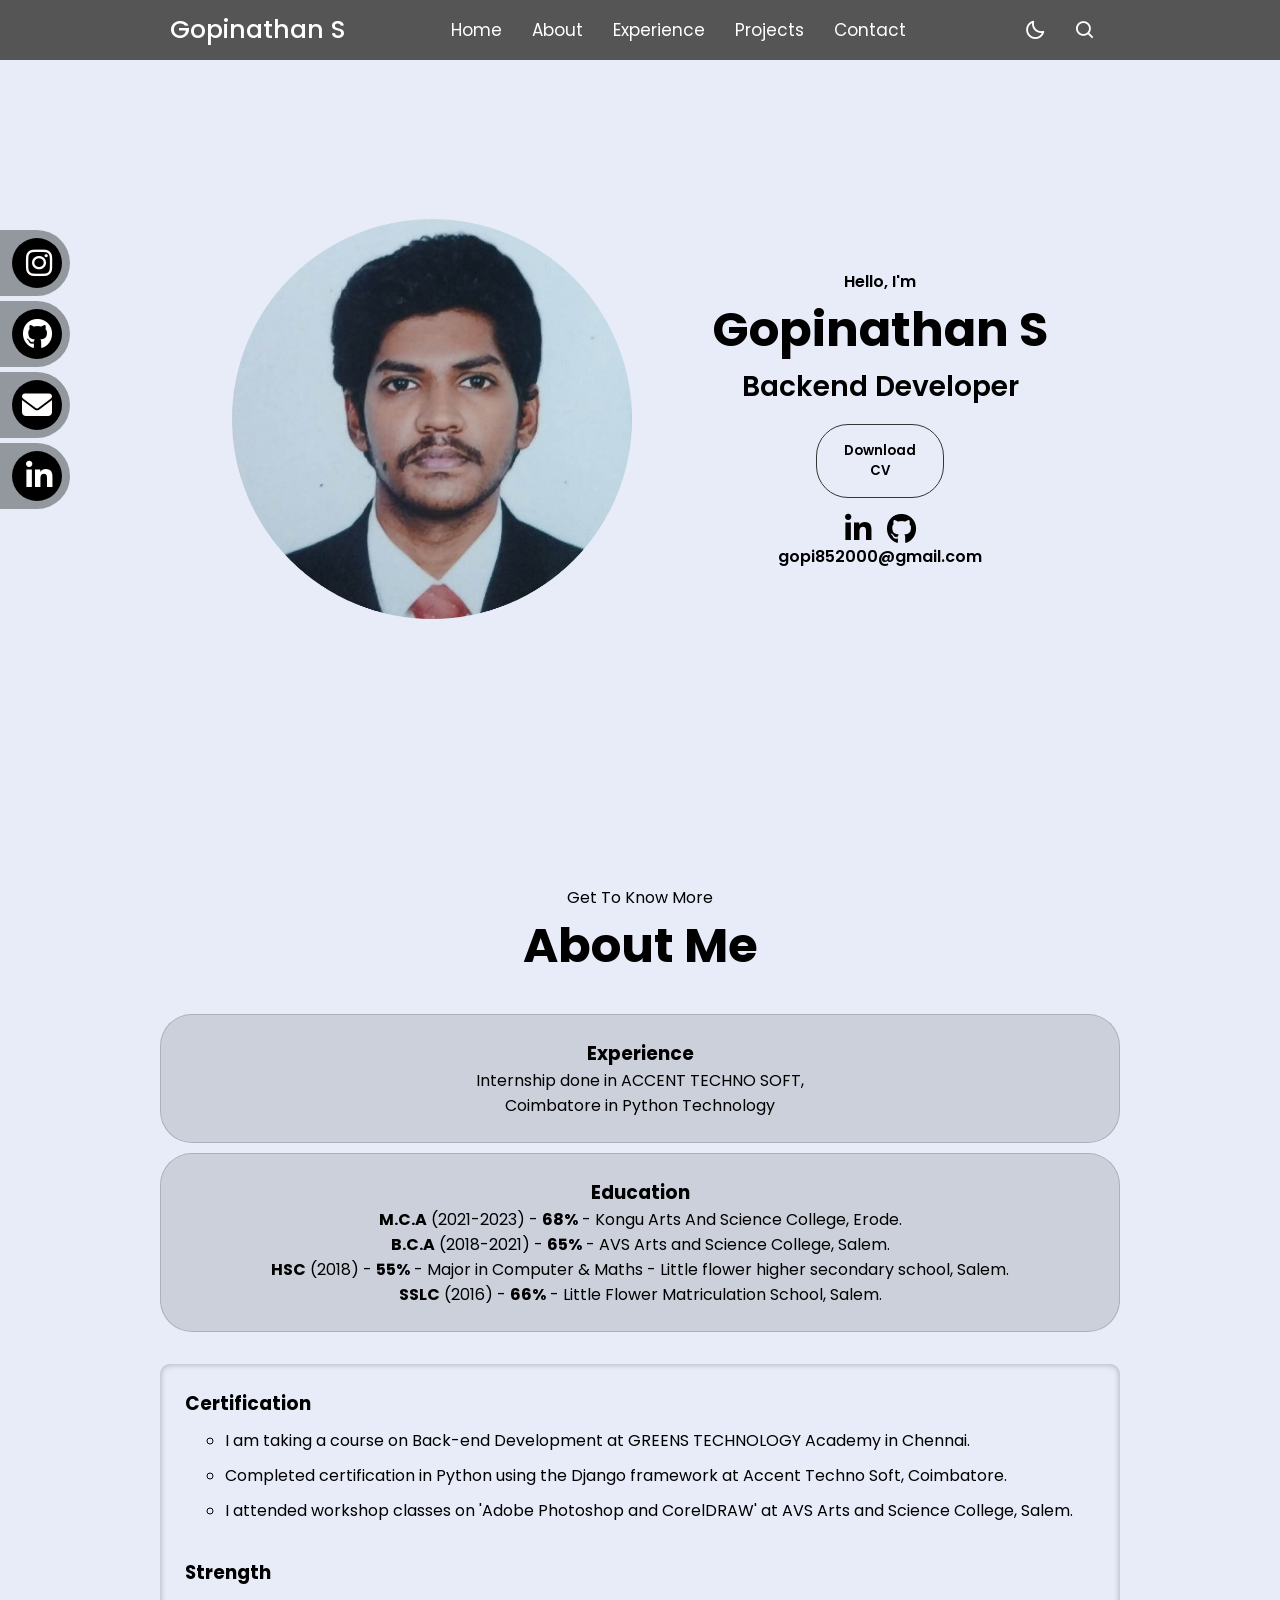
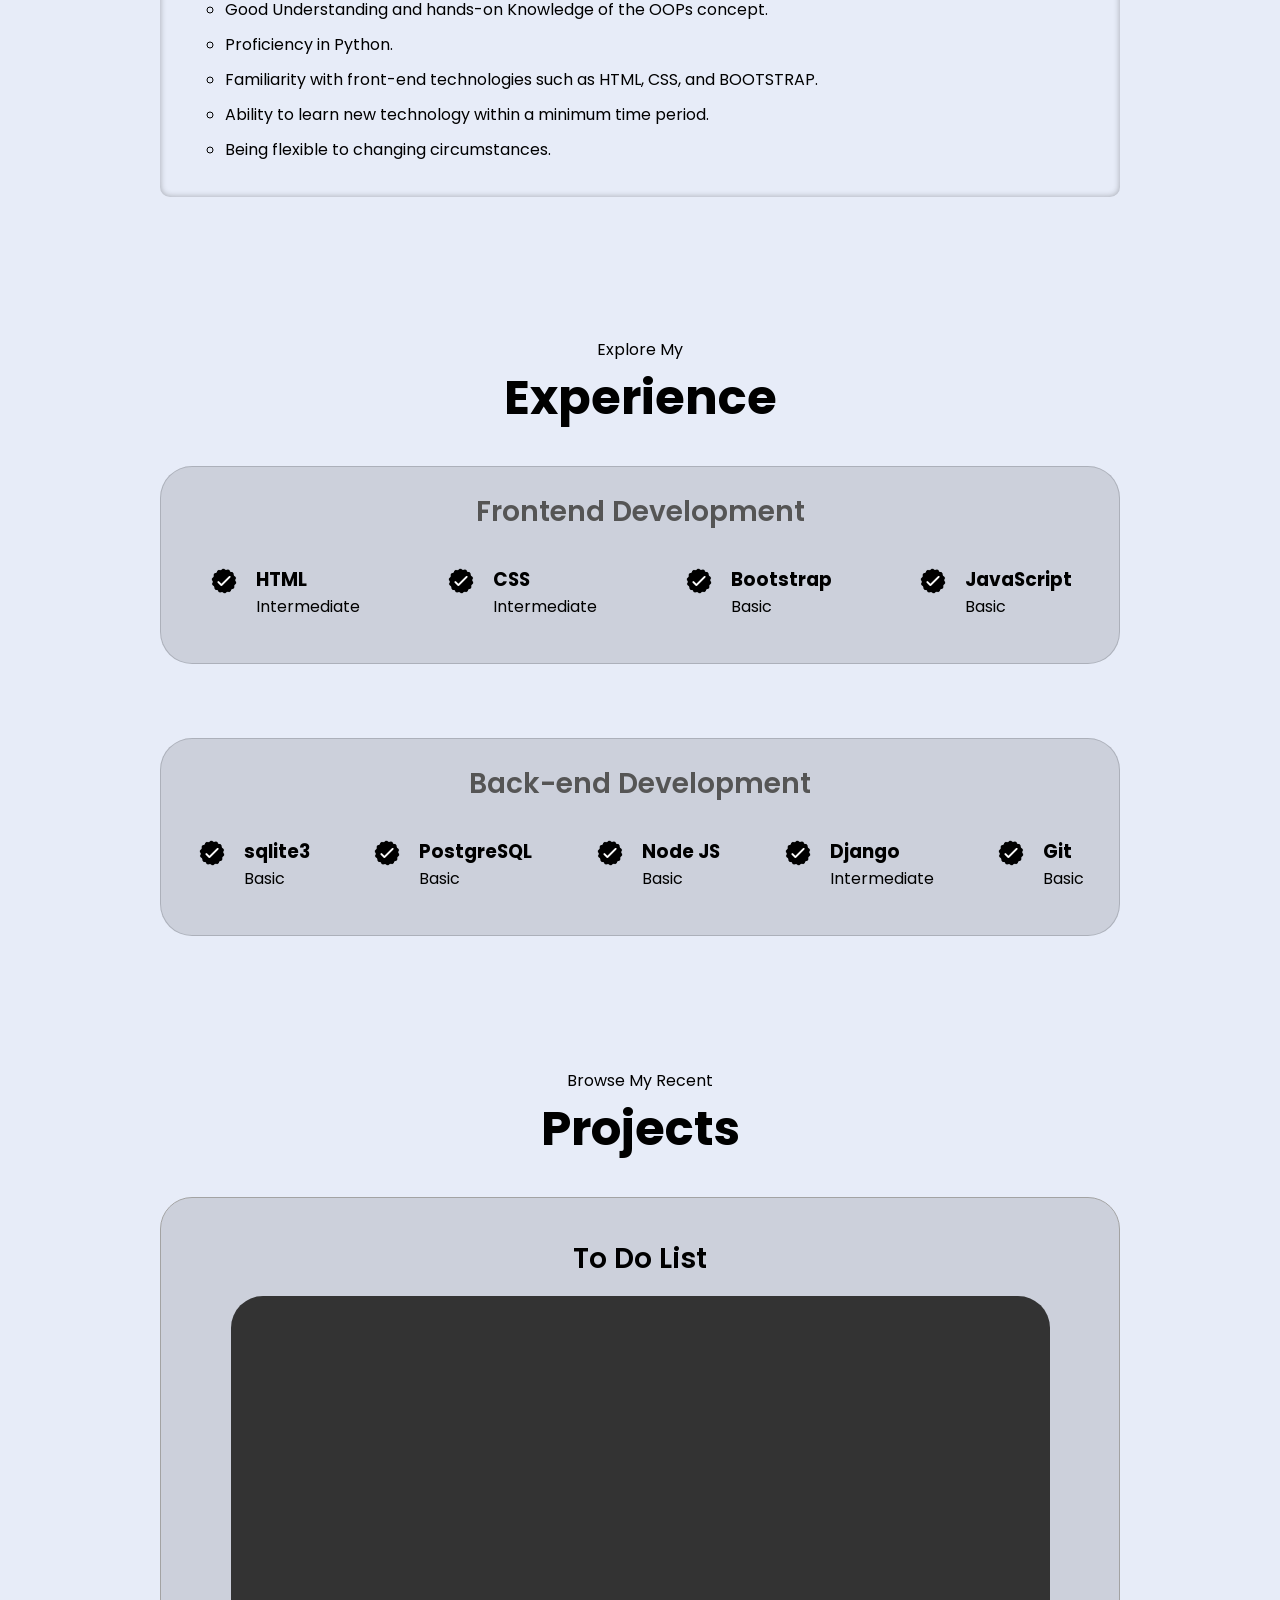
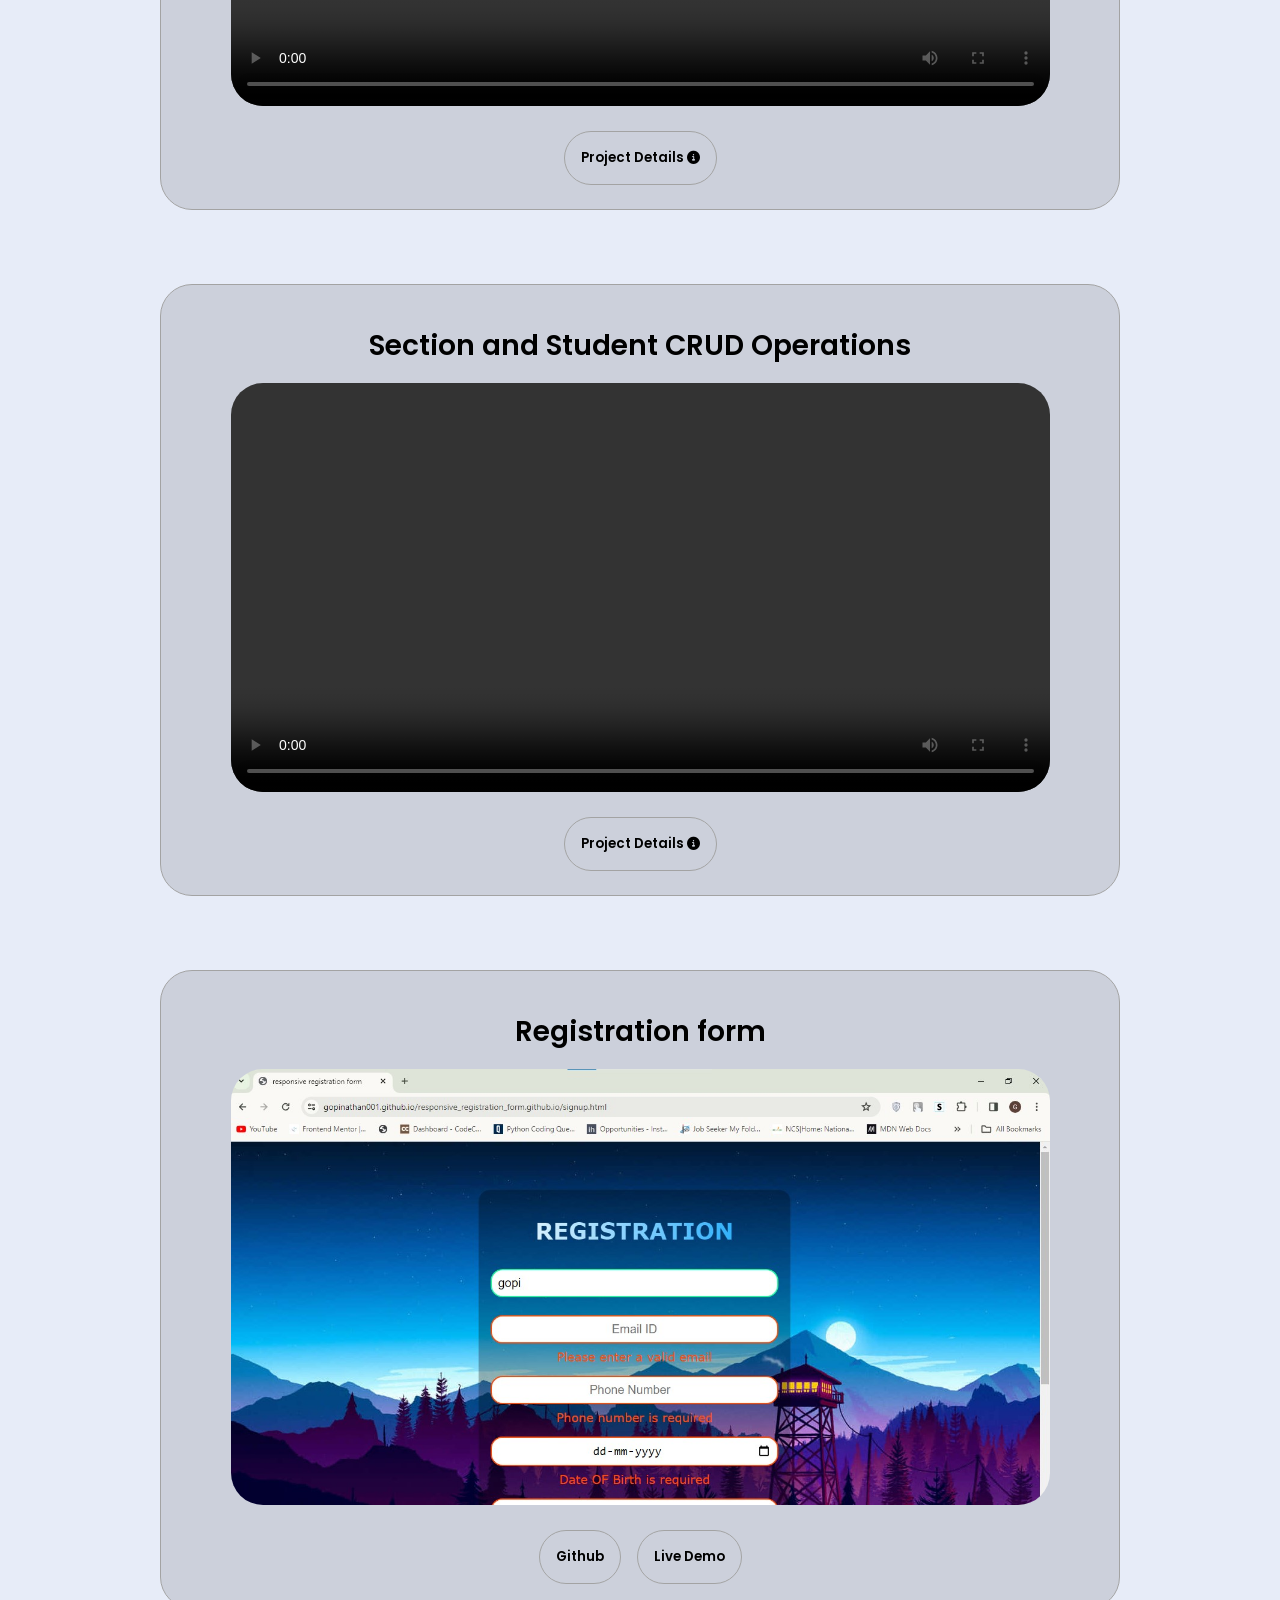
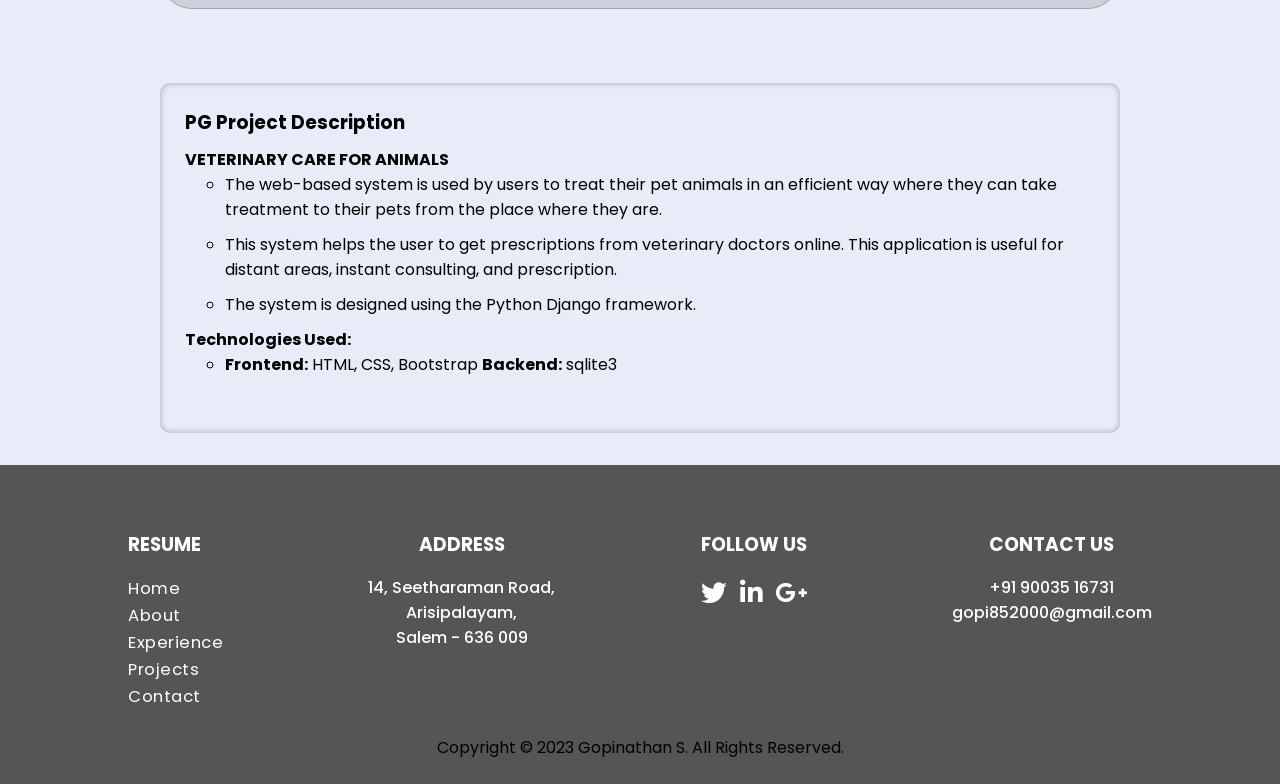
==== commit 350eb031: "Title name index.html" ====
--- a/index.html
+++ b/index.html
@@ -7,7 +7,7 @@
     <link rel="stylesheet" href="https://cdnjs.cloudflare.com/ajax/libs/font-awesome/6.4.2/css/all.min.css"/>
     <link rel="stylesheet" href="./static/css/resume.css" />
     <link rel="icon" type="image/png" href="./static/img/svgviewer-png-output (3).png">
-    <title>Document</title>
+    <title>GopinathanResume</title>
   </head>
   <body>
     <nav>
